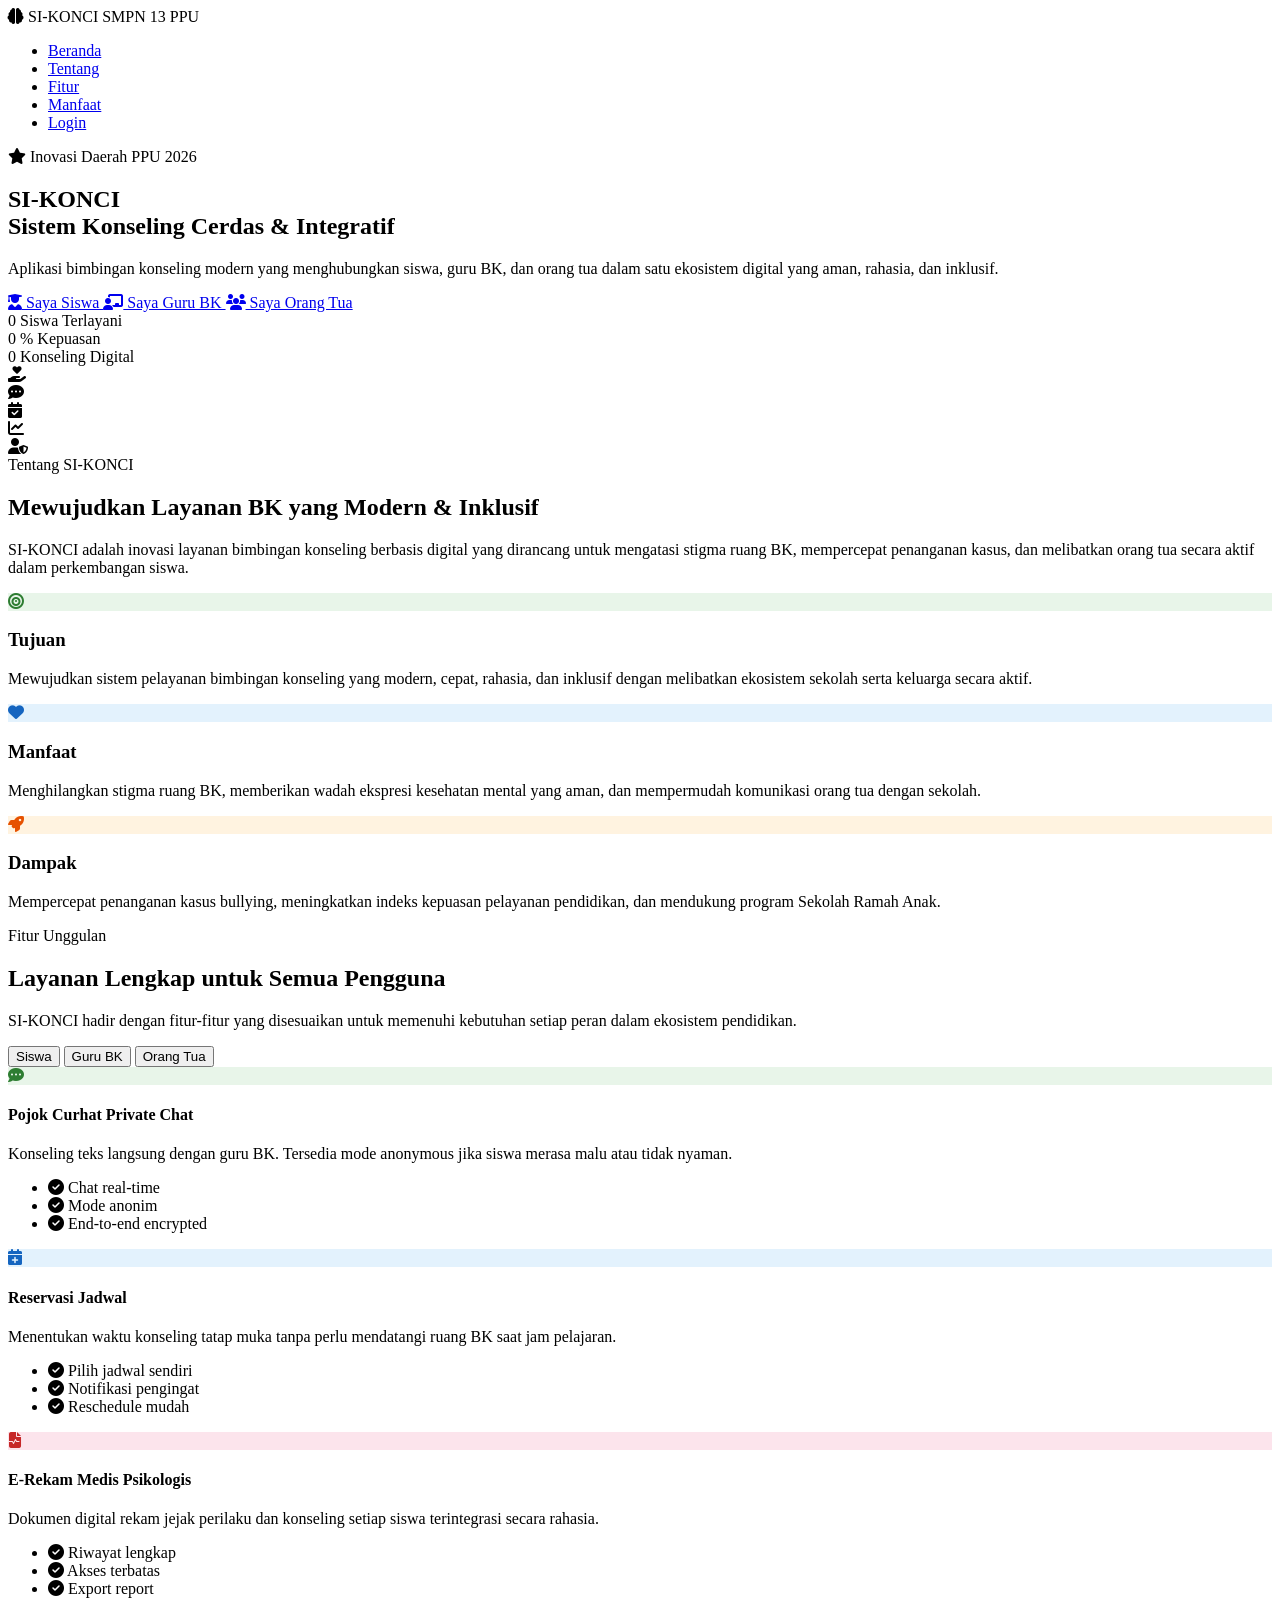
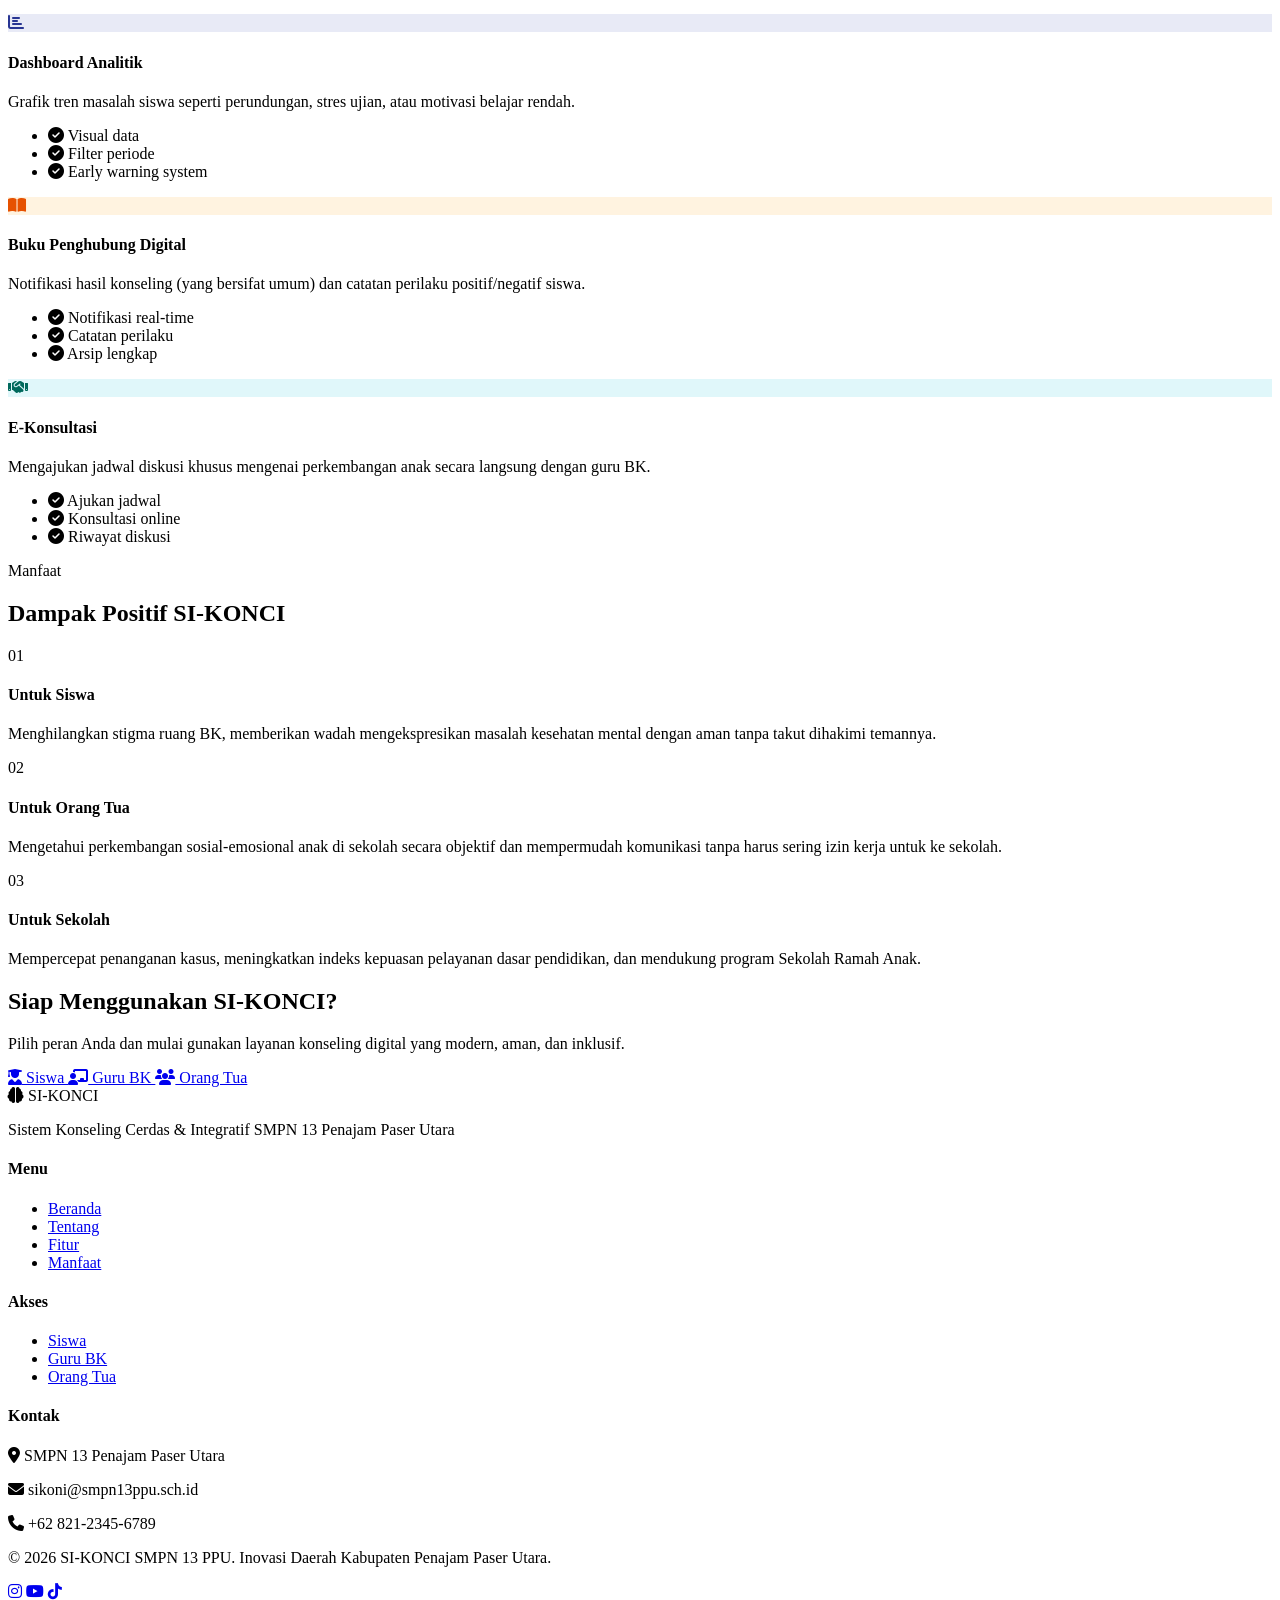
==== index.html @ 14f6c013 "Add files via upload" ====
<!DOCTYPE html>
<html lang="id">
<head>
    <meta charset="UTF-8" />
    <meta name="viewport" content="width=device-width, initial-scale=1.0" />
    <title>SI-KONCI - Sistem Konseling Cerdas & Integratif</title>
    <!-- Google Fonts -->
    <link href="https://fonts.googleapis.com/css2?family=Inter:wght@300;400;500;600;700;800&display=swap" rel="stylesheet" />
    <!-- Font Awesome -->
    <link rel="stylesheet" href="https://cdnjs.cloudflare.com/ajax/libs/font-awesome/6.5.0/css/all.min.css" />
    <link rel="stylesheet" href="css/style.css" />
</head>
<body>
    <!-- NAVIGATION -->
    <nav class="navbar">
        <div class="container nav-container">
            <div class="nav-brand">
                <i class="fas fa-brain nav-logo"></i>
                <span class="brand-text">SI-KONCI</span>
                <span class="brand-sub">SMPN 13 PPU</span>
            </div>
            <ul class="nav-menu">
                <li><a href="#home" class="nav-link active">Beranda</a></li>
                <li><a href="#about" class="nav-link">Tentang</a></li>
                <li><a href="#features" class="nav-link">Fitur</a></li>
                <li><a href="#benefits" class="nav-link">Manfaat</a></li>
                <li><a href="login.html" class="btn-nav btn-primary">Login</a></li>
            </ul>
            <div class="hamburger">
                <span></span>
                <span></span>
                <span></span>
            </div>
        </div>
    </nav>

    <!-- HERO SECTION -->
    <section id="home" class="hero">
        <div class="container hero-container">
            <div class="hero-content">
                <div class="hero-badge">
                    <i class="fas fa-star"></i>
                    Inovasi Daerah PPU 2026
                </div>
                <h1 class="hero-title">
                    <span class="highlight">SI-KONCI</span>
                    <br />Sistem Konseling Cerdas & Integratif
                </h1>
                <p class="hero-desc">
                    Aplikasi bimbingan konseling modern yang menghubungkan siswa,
                    guru BK, dan orang tua dalam satu ekosistem digital yang aman,
                    rahasia, dan inklusif.
                </p>
                <div class="hero-buttons">
                    <a href="siswa.html" class="btn btn-primary btn-lg">
                        <i class="fas fa-user-graduate"></i> Saya Siswa
                    </a>
                    <a href="guru.html" class="btn btn-secondary btn-lg">
                        <i class="fas fa-chalkboard-teacher"></i> Saya Guru BK
                    </a>
                    <a href="orangtua.html" class="btn btn-outline-light btn-lg">
                        <i class="fas fa-users"></i> Saya Orang Tua
                    </a>
                </div>
                <div class="hero-stats">
                    <div class="stat">
                        <span class="stat-number" data-count="500">0</span>
                        <span class="stat-label">Siswa Terlayani</span>
                    </div>
                    <div class="stat">
                        <span class="stat-number" data-count="98">0</span>
                        <span class="stat-label">% Kepuasan</span>
                    </div>
                    <div class="stat">
                        <span class="stat-number" data-count="1000">0</span>
                        <span class="stat-label">Konseling Digital</span>
                    </div>
                </div>
            </div>
            <div class="hero-image">
                <div class="hero-illustration">
                    <i class="fas fa-hand-holding-heart"></i>
                    <div class="floating-icon icon-1"><i class="fas fa-comment-dots"></i></div>
                    <div class="floating-icon icon-2"><i class="fas fa-calendar-check"></i></div>
                    <div class="floating-icon icon-3"><i class="fas fa-chart-line"></i></div>
                    <div class="floating-icon icon-4"><i class="fas fa-user-shield"></i></div>
                </div>
            </div>
        </div>
    </section>

    <!-- ABOUT SECTION -->
    <section id="about" class="about">
        <div class="container">
            <div class="section-header">
                <span class="section-tag">Tentang SI-KONCI</span>
                <h2 class="section-title">Mewujudkan Layanan BK yang <span class="highlight">Modern & Inklusif</span></h2>
                <p class="section-desc">
                    SI-KONCI adalah inovasi layanan bimbingan konseling berbasis digital
                    yang dirancang untuk mengatasi stigma ruang BK, mempercepat penanganan
                    kasus, dan melibatkan orang tua secara aktif dalam perkembangan siswa.
                </p>
            </div>
            <div class="about-grid">
                <div class="about-card">
                    <div class="about-icon" style="background: #e8f5e9; color: #2e7d32;">
                        <i class="fas fa-bullseye"></i>
                    </div>
                    <h3>Tujuan</h3>
                    <p>Mewujudkan sistem pelayanan bimbingan konseling yang modern, cepat, rahasia, dan inklusif dengan melibatkan ekosistem sekolah serta keluarga secara aktif.</p>
                </div>
                <div class="about-card">
                    <div class="about-icon" style="background: #e3f2fd; color: #1565c0;">
                        <i class="fas fa-heart"></i>
                    </div>
                    <h3>Manfaat</h3>
                    <p>Menghilangkan stigma ruang BK, memberikan wadah ekspresi kesehatan mental yang aman, dan mempermudah komunikasi orang tua dengan sekolah.</p>
                </div>
                <div class="about-card">
                    <div class="about-icon" style="background: #fff3e0; color: #e65100;">
                        <i class="fas fa-rocket"></i>
                    </div>
                    <h3>Dampak</h3>
                    <p>Mempercepat penanganan kasus bullying, meningkatkan indeks kepuasan pelayanan pendidikan, dan mendukung program Sekolah Ramah Anak.</p>
                </div>
            </div>
        </div>
    </section>

    <!-- FEATURES SECTION -->
    <section id="features" class="features">
        <div class="container">
            <div class="section-header">
                <span class="section-tag">Fitur Unggulan</span>
                <h2 class="section-title">Layanan Lengkap untuk <span class="highlight">Semua Pengguna</span></h2>
                <p class="section-desc">
                    SI-KONCI hadir dengan fitur-fitur yang disesuaikan untuk memenuhi
                    kebutuhan setiap peran dalam ekosistem pendidikan.
                </p>
            </div>
            <div class="features-tabs">
                <button class="tab-btn active" data-tab="siswa">Siswa</button>
                <button class="tab-btn" data-tab="guru">Guru BK</button>
                <button class="tab-btn" data-tab="ortu">Orang Tua</button>
            </div>
            <div class="features-content">
                <!-- Siswa Features -->
                <div class="feature-panel active" id="panel-siswa">
                    <div class="feature-grid">
                        <div class="feature-card">
                            <div class="feature-icon" style="background: #e8f5e9; color: #2e7d32;">
                                <i class="fas fa-comment-dots"></i>
                            </div>
                            <h4>Pojok Curhat <span class="badge-new">Private Chat</span></h4>
                            <p>Konseling teks langsung dengan guru BK. Tersedia mode anonymous jika siswa merasa malu atau tidak nyaman.</p>
                            <ul class="feature-list">
                                <li><i class="fas fa-check-circle"></i> Chat real-time</li>
                                <li><i class="fas fa-check-circle"></i> Mode anonim</li>
                                <li><i class="fas fa-check-circle"></i> End-to-end encrypted</li>
                            </ul>
                        </div>
                        <div class="feature-card">
                            <div class="feature-icon" style="background: #e3f2fd; color: #1565c0;">
                                <i class="fas fa-calendar-plus"></i>
                            </div>
                            <h4>Reservasi Jadwal</h4>
                            <p>Menentukan waktu konseling tatap muka tanpa perlu mendatangi ruang BK saat jam pelajaran.</p>
                            <ul class="feature-list">
                                <li><i class="fas fa-check-circle"></i> Pilih jadwal sendiri</li>
                                <li><i class="fas fa-check-circle"></i> Notifikasi pengingat</li>
                                <li><i class="fas fa-check-circle"></i> Reschedule mudah</li>
                            </ul>
                        </div>
                    </div>
                </div>
                <!-- Guru BK Features -->
                <div class="feature-panel" id="panel-guru">
                    <div class="feature-grid">
                        <div class="feature-card">
                            <div class="feature-icon" style="background: #fce4ec; color: #c62828;">
                                <i class="fas fa-file-medical-alt"></i>
                            </div>
                            <h4>E-Rekam Medis Psikologis</h4>
                            <p>Dokumen digital rekam jejak perilaku dan konseling setiap siswa terintegrasi secara rahasia.</p>
                            <ul class="feature-list">
                                <li><i class="fas fa-check-circle"></i> Riwayat lengkap</li>
                                <li><i class="fas fa-check-circle"></i> Akses terbatas</li>
                                <li><i class="fas fa-check-circle"></i> Export report</li>
                            </ul>
                        </div>
                        <div class="feature-card">
                            <div class="feature-icon" style="background: #e8eaf6; color: #283593;">
                                <i class="fas fa-chart-bar"></i>
                            </div>
                            <h4>Dashboard Analitik</h4>
                            <p>Grafik tren masalah siswa seperti perundungan, stres ujian, atau motivasi belajar rendah.</p>
                            <ul class="feature-list">
                                <li><i class="fas fa-check-circle"></i> Visual data</li>
                                <li><i class="fas fa-check-circle"></i> Filter periode</li>
                                <li><i class="fas fa-check-circle"></i> Early warning system</li>
                            </ul>
                        </div>
                    </div>
                </div>
                <!-- Orang Tua Features -->
                <div class="feature-panel" id="panel-ortu">
                    <div class="feature-grid">
                        <div class="feature-card">
                            <div class="feature-icon" style="background: #fff3e0; color: #e65100;">
                                <i class="fas fa-book-open"></i>
                            </div>
                            <h4>Buku Penghubung Digital</h4>
                            <p>Notifikasi hasil konseling (yang bersifat umum) dan catatan perilaku positif/negatif siswa.</p>
                            <ul class="feature-list">
                                <li><i class="fas fa-check-circle"></i> Notifikasi real-time</li>
                                <li><i class="fas fa-check-circle"></i> Catatan perilaku</li>
                                <li><i class="fas fa-check-circle"></i> Arsip lengkap</li>
                            </ul>
                        </div>
                        <div class="feature-card">
                            <div class="feature-icon" style="background: #e0f7fa; color: #00695c;">
                                <i class="fas fa-handshake"></i>
                            </div>
                            <h4>E-Konsultasi</h4>
                            <p>Mengajukan jadwal diskusi khusus mengenai perkembangan anak secara langsung dengan guru BK.</p>
                            <ul class="feature-list">
                                <li><i class="fas fa-check-circle"></i> Ajukan jadwal</li>
                                <li><i class="fas fa-check-circle"></i> Konsultasi online</li>
                                <li><i class="fas fa-check-circle"></i> Riwayat diskusi</li>
                            </ul>
                        </div>
                    </div>
                </div>
            </div>
        </div>
    </section>

    <!-- BENEFITS SECTION -->
    <section id="benefits" class="benefits">
        <div class="container">
            <div class="section-header">
                <span class="section-tag">Manfaat</span>
                <h2 class="section-title">Dampak Positif <span class="highlight">SI-KONCI</span></h2>
            </div>
            <div class="benefits-grid">
                <div class="benefit-item">
                    <div class="benefit-number">01</div>
                    <div class="benefit-content">
                        <h4>Untuk Siswa</h4>
                        <p>Menghilangkan stigma ruang BK, memberikan wadah mengekspresikan masalah kesehatan mental dengan aman tanpa takut dihakimi temannya.</p>
                    </div>
                </div>
                <div class="benefit-item">
                    <div class="benefit-number">02</div>
                    <div class="benefit-content">
                        <h4>Untuk Orang Tua</h4>
                        <p>Mengetahui perkembangan sosial-emosional anak di sekolah secara objektif dan mempermudah komunikasi tanpa harus sering izin kerja untuk ke sekolah.</p>
                    </div>
                </div>
                <div class="benefit-item">
                    <div class="benefit-number">03</div>
                    <div class="benefit-content">
                        <h4>Untuk Sekolah</h4>
                        <p>Mempercepat penanganan kasus, meningkatkan indeks kepuasan pelayanan dasar pendidikan, dan mendukung program Sekolah Ramah Anak.</p>
                    </div>
                </div>
            </div>
        </div>
    </section>

    <!-- CALL TO ACTION -->
    <section class="cta">
        <div class="container cta-container">
            <div class="cta-content">
                <h2>Siap Menggunakan <span class="highlight">SI-KONCI</span>?</h2>
                <p>Pilih peran Anda dan mulai gunakan layanan konseling digital yang modern, aman, dan inklusif.</p>
                <div class="cta-buttons">
                    <a href="siswa.html" class="btn btn-primary btn-lg">
                        <i class="fas fa-user-graduate"></i> Siswa
                    </a>
                    <a href="guru.html" class="btn btn-secondary btn-lg">
                        <i class="fas fa-chalkboard-teacher"></i> Guru BK
                    </a>
                    <a href="orangtua.html" class="btn btn-outline-light btn-lg">
                        <i class="fas fa-users"></i> Orang Tua
                    </a>
                </div>
            </div>
        </div>
    </section>
    

    <!-- FOOTER -->
    <footer class="footer">
        <div class="container">
            <div class="footer-grid">
                <div class="footer-brand">
                    <i class="fas fa-brain"></i>
                    <span>SI-KONCI</span>
                    <p>Sistem Konseling Cerdas & Integratif SMPN 13 Penajam Paser Utara</p>
                </div>
                <div class="footer-links">
                    <h4>Menu</h4>
                    <ul>
                        <li><a href="#home">Beranda</a></li>
                        <li><a href="#about">Tentang</a></li>
                        <li><a href="#features">Fitur</a></li>
                        <li><a href="#benefits">Manfaat</a></li>
                    </ul>
                </div>
                <div class="footer-links">
                    <h4>Akses</h4>
                    <ul>
                        <li><a href="siswa.html">Siswa</a></li>
                        <li><a href="guru.html">Guru BK</a></li>
                        <li><a href="orangtua.html">Orang Tua</a></li>
                    </ul>
                </div>
                <div class="footer-contact">
                    <h4>Kontak</h4>
                    <p><i class="fas fa-map-marker-alt"></i> SMPN 13 Penajam Paser Utara</p>
                    <p><i class="fas fa-envelope"></i> sikoni@smpn13ppu.sch.id</p>
                    <p><i class="fas fa-phone"></i> +62 821-2345-6789</p>
                </div>
            </div>
            <div class="footer-bottom">
                <p>&copy; 2026 SI-KONCI SMPN 13 PPU. Inovasi Daerah Kabupaten Penajam Paser Utara.</p>
                <div class="footer-social">
                    <a href="#"><i class="fab fa-instagram"></i></a>
                    <a href="#"><i class="fab fa-youtube"></i></a>
                    <a href="#"><i class="fab fa-tiktok"></i></a>
                </div>
            </div>
        </div>
    </footer>

    <script src="js/script.js"></script>
    
</body>
</html>
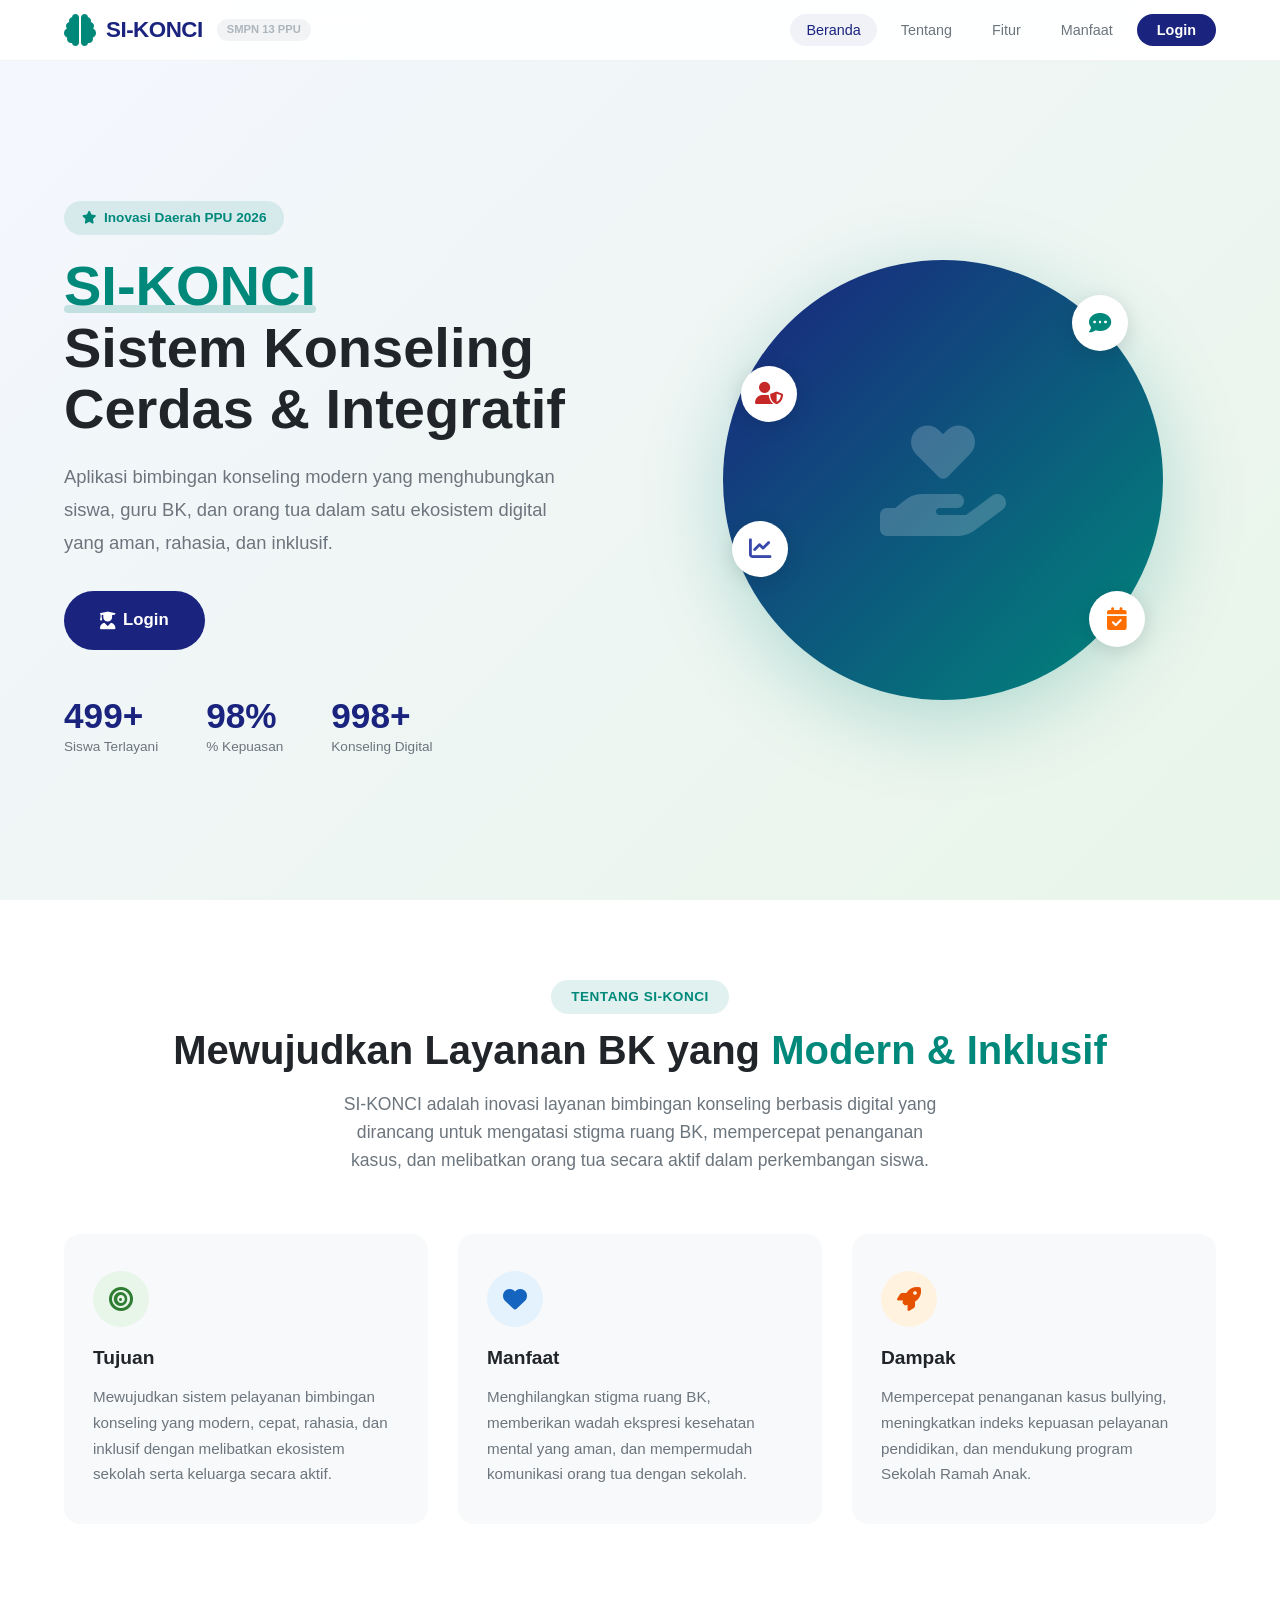
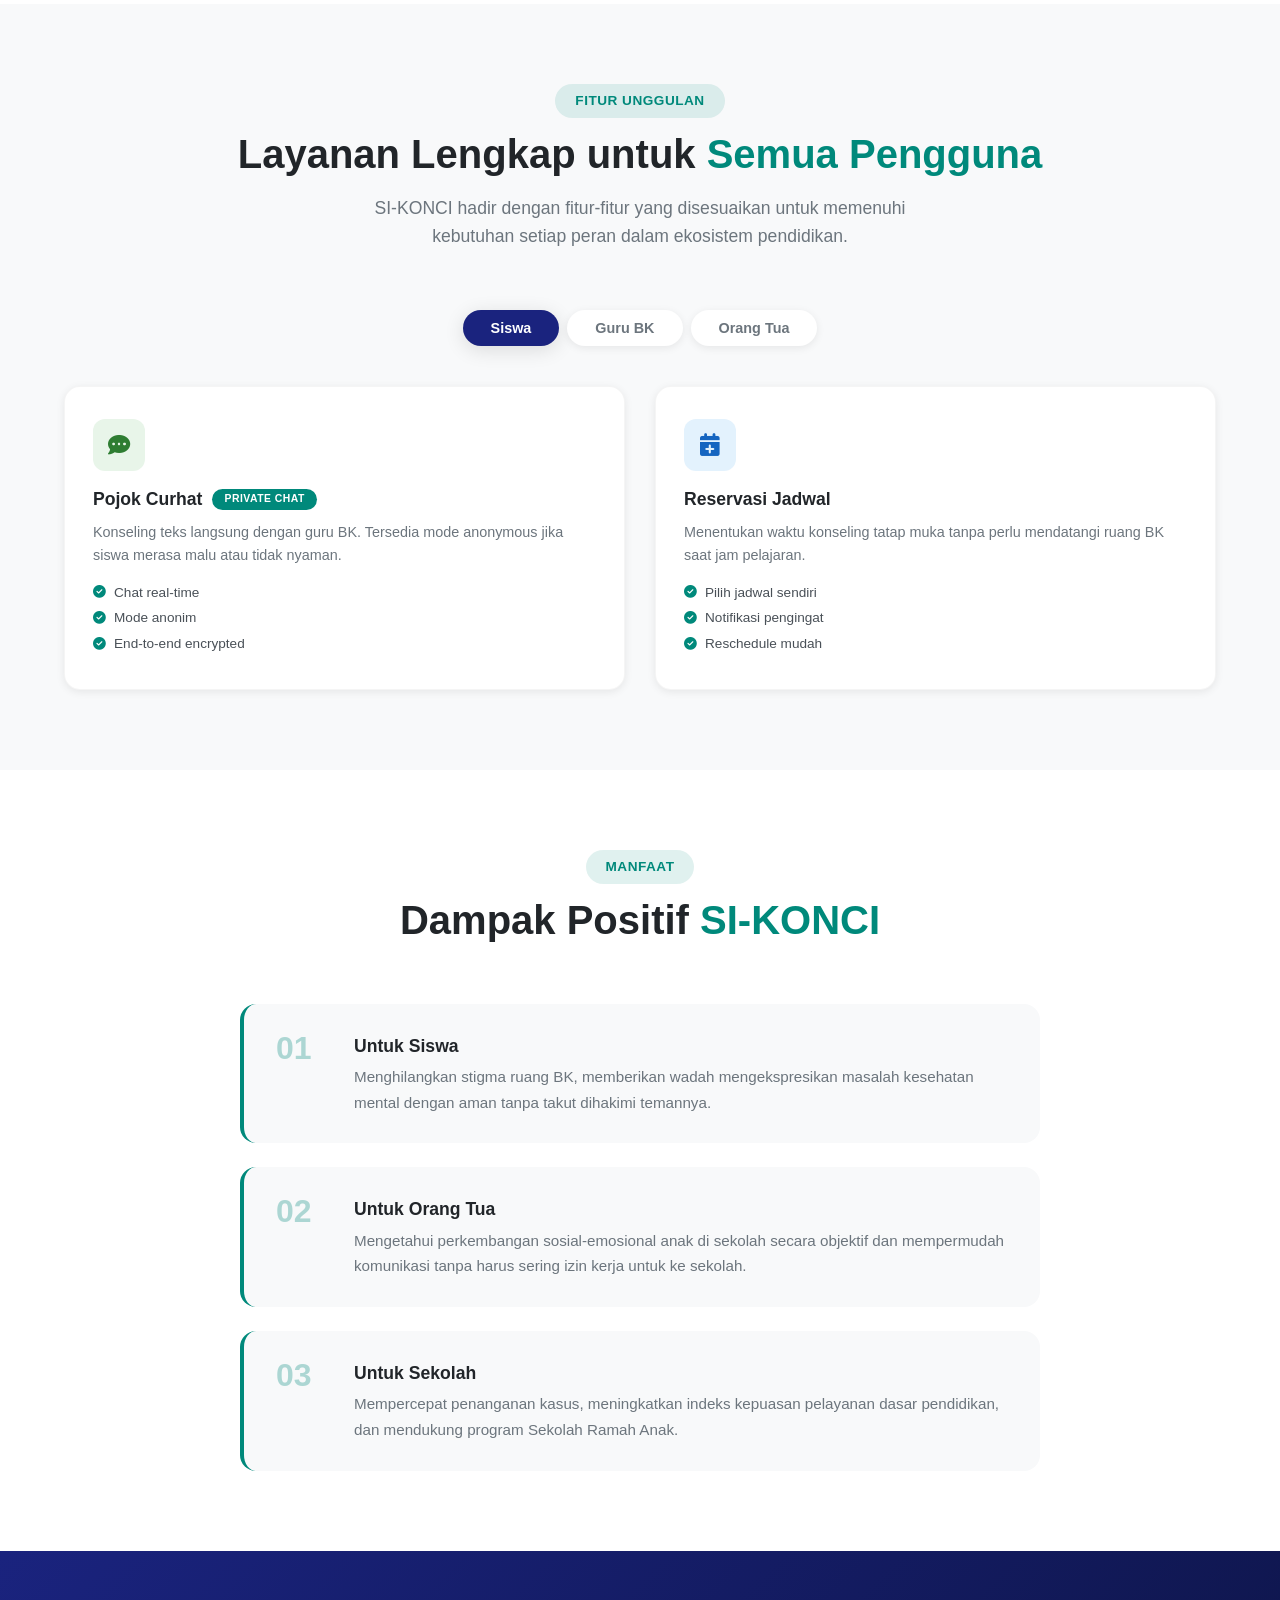
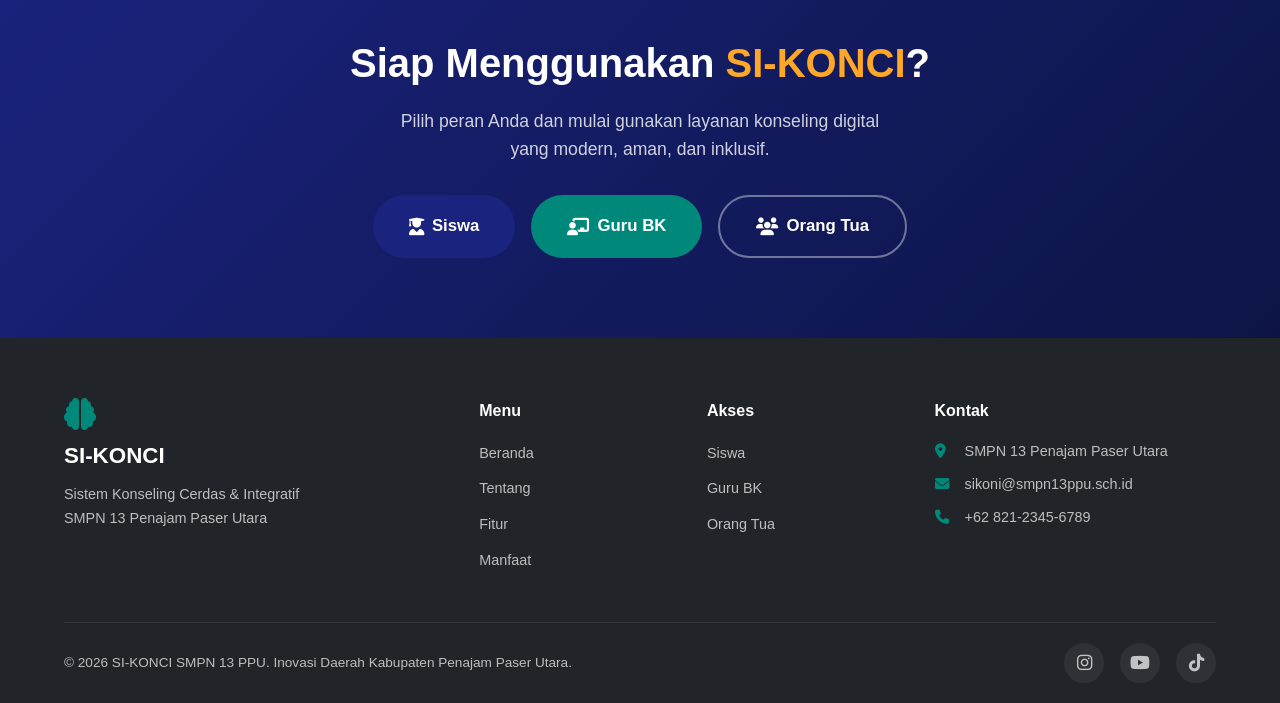
==== commit 6062ea31: "Add files via upload" ====
--- a/index.html
+++ b/index.html
@@ -52,14 +52,8 @@
                     rahasia, dan inklusif.
                 </p>
                 <div class="hero-buttons">
-                    <a href="siswa.html" class="btn btn-primary btn-lg">
-                        <i class="fas fa-user-graduate"></i> Saya Siswa
-                    </a>
-                    <a href="guru.html" class="btn btn-secondary btn-lg">
-                        <i class="fas fa-chalkboard-teacher"></i> Saya Guru BK
-                    </a>
-                    <a href="orangtua.html" class="btn btn-outline-light btn-lg">
-                        <i class="fas fa-users"></i> Saya Orang Tua
+                    <a href="login.html" class="btn btn-primary btn-lg">
+                        <i class="fas fa-user-graduate"></i> Login
                     </a>
                 </div>
                 <div class="hero-stats">
--- a/css/style.css
+++ b/css/style.css
@@ -0,0 +1,1016 @@
+/* ============================================
+   SI-KONCI - MAIN STYLESHEET
+   SMPN 13 Penajam Paser Utara
+   Inovasi Daerah PPU 2026
+   ============================================ */
+
+/* ---------- RESET & BASE ---------- */
+* {
+    margin: 0;
+    padding: 0;
+    box-sizing: border-box;
+}
+
+:root {
+    --primary: #1a237e;
+    --primary-light: #3949ab;
+    --primary-dark: #0d1445;
+    --secondary: #00897b;
+    --secondary-light: #26a69a;
+    --accent: #ff6f00;
+    --accent-light: #ffa726;
+    --success: #2e7d32;
+    --danger: #c62828;
+    --warning: #e65100;
+    --white: #ffffff;
+    --gray-50: #f8f9fa;
+    --gray-100: #f1f3f5;
+    --gray-200: #e9ecef;
+    --gray-300: #dee2e6;
+    --gray-400: #ced4da;
+    --gray-500: #adb5bd;
+    --gray-600: #6c757d;
+    --gray-700: #495057;
+    --gray-800: #343a40;
+    --gray-900: #212529;
+    --shadow-sm: 0 2px 8px rgba(0,0,0,0.08);
+    --shadow-md: 0 4px 20px rgba(0,0,0,0.12);
+    --shadow-lg: 0 8px 40px rgba(0,0,0,0.16);
+    --shadow-xl: 0 12px 60px rgba(0,0,0,0.20);
+    --radius: 16px;
+    --radius-sm: 8px;
+    --transition: all 0.3s cubic-bezier(0.4, 0, 0.2, 1);
+    --font-family: 'Inter', -apple-system, BlinkMacSystemFont, sans-serif;
+}
+
+html {
+    scroll-behavior: smooth;
+}
+
+body {
+    font-family: var(--font-family);
+    color: var(--gray-800);
+    background: var(--white);
+    line-height: 1.6;
+    overflow-x: hidden;
+}
+
+a {
+    text-decoration: none;
+    color: inherit;
+}
+
+ul {
+    list-style: none;
+}
+
+.container {
+    max-width: 1200px;
+    margin: 0 auto;
+    padding: 0 24px;
+}
+
+.highlight {
+    color: var(--secondary);
+}
+
+/* ---------- TYPOGRAPHY ---------- */
+.section-header {
+    text-align: center;
+    margin-bottom: 60px;
+}
+
+.section-tag {
+    display: inline-block;
+    background: rgba(0, 137, 123, 0.12);
+    color: var(--secondary);
+    font-weight: 600;
+    font-size: 0.85rem;
+    padding: 6px 20px;
+    border-radius: 50px;
+    letter-spacing: 0.5px;
+    text-transform: uppercase;
+    margin-bottom: 12px;
+}
+
+.section-title {
+    font-size: 2.5rem;
+    font-weight: 700;
+    line-height: 1.2;
+    color: var(--gray-900);
+    margin-bottom: 16px;
+}
+
+.section-desc {
+    font-size: 1.1rem;
+    color: var(--gray-600);
+    max-width: 600px;
+    margin: 0 auto;
+}
+
+/* ---------- BUTTONS ---------- */
+.btn {
+    display: inline-flex;
+    align-items: center;
+    gap: 8px;
+    padding: 12px 28px;
+    font-weight: 600;
+    font-size: 1rem;
+    border: none;
+    border-radius: 50px;
+    cursor: pointer;
+    transition: var(--transition);
+    text-decoration: none;
+    font-family: var(--font-family);
+}
+
+.btn i {
+    font-size: 1.1rem;
+}
+
+.btn-primary {
+    background: var(--primary);
+    color: var(--white);
+}
+
+.btn-primary:hover {
+    background: var(--primary-light);
+    transform: translateY(-2px);
+    box-shadow: var(--shadow-md);
+}
+
+.btn-secondary {
+    background: var(--secondary);
+    color: var(--white);
+}
+
+.btn-secondary:hover {
+    background: var(--secondary-light);
+    transform: translateY(-2px);
+    box-shadow: var(--shadow-md);
+}
+
+.btn-outline {
+    background: transparent;
+    color: var(--primary);
+    border: 2px solid var(--primary);
+}
+
+.btn-outline:hover {
+    background: var(--primary);
+    color: var(--white);
+    transform: translateY(-2px);
+}
+
+.btn-outline-light {
+    background: transparent;
+    color: var(--white);
+    border: 2px solid rgba(255,255,255,0.4);
+}
+
+.btn-outline-light:hover {
+    background: var(--white);
+    color: var(--primary);
+    transform: translateY(-2px);
+}
+
+.btn-lg {
+    padding: 16px 36px;
+    font-size: 1.05rem;
+}
+
+.btn-nav {
+    padding: 8px 20px;
+    border-radius: 50px;
+    font-weight: 600;
+    font-size: 0.9rem;
+    transition: var(--transition);
+}
+
+.btn-nav.btn-primary {
+    background: var(--primary);
+    color: var(--white);
+}
+
+.btn-nav.btn-primary:hover {
+    background: var(--primary-light);
+}
+
+.btn-nav.btn-secondary {
+    background: var(--secondary);
+    color: var(--white);
+}
+
+.btn-nav.btn-secondary:hover {
+    background: var(--secondary-light);
+}
+
+.btn-nav.btn-outline {
+    background: transparent;
+    color: var(--primary);
+    border: 2px solid var(--primary);
+}
+
+.btn-nav.btn-outline:hover {
+    background: var(--primary);
+    color: var(--white);
+}
+
+/* ---------- NAVBAR ---------- */
+.navbar {
+    position: fixed;
+    top: 0;
+    left: 0;
+    right: 0;
+    z-index: 1000;
+    background: rgba(255,255,255,0.92);
+    backdrop-filter: blur(12px);
+    -webkit-backdrop-filter: blur(12px);
+    border-bottom: 1px solid rgba(0,0,0,0.05);
+    transition: var(--transition);
+    padding: 12px 0;
+}
+
+.navbar.scrolled {
+    box-shadow: var(--shadow-sm);
+}
+
+.nav-container {
+    display: flex;
+    align-items: center;
+    justify-content: space-between;
+}
+
+.nav-brand {
+    display: flex;
+    align-items: center;
+    gap: 10px;
+}
+
+.nav-logo {
+    font-size: 2rem;
+    color: var(--secondary);
+}
+
+.brand-text {
+    font-size: 1.4rem;
+    font-weight: 800;
+    color: var(--primary);
+    letter-spacing: -0.5px;
+}
+
+.brand-sub {
+    font-size: 0.7rem;
+    font-weight: 600;
+    color: var(--gray-500);
+    background: var(--gray-100);
+    padding: 2px 10px;
+    border-radius: 50px;
+    margin-left: 4px;
+}
+
+.nav-menu {
+    display: flex;
+    align-items: center;
+    gap: 8px;
+}
+
+.nav-menu .nav-link {
+    padding: 8px 16px;
+    font-weight: 500;
+    color: var(--gray-600);
+    border-radius: 50px;
+    transition: var(--transition);
+    font-size: 0.9rem;
+}
+
+.nav-menu .nav-link:hover,
+.nav-menu .nav-link.active {
+    color: var(--primary);
+    background: rgba(26, 35, 126, 0.06);
+}
+
+.hamburger {
+    display: none;
+    flex-direction: column;
+    gap: 5px;
+    cursor: pointer;
+    padding: 4px;
+}
+
+.hamburger span {
+    display: block;
+    width: 28px;
+    height: 2.5px;
+    background: var(--gray-800);
+    border-radius: 2px;
+    transition: var(--transition);
+}
+
+.hamburger.active span:nth-child(1) {
+    transform: rotate(45deg) translate(5px, 6px);
+}
+
+.hamburger.active span:nth-child(2) {
+    opacity: 0;
+}
+
+.hamburger.active span:nth-child(3) {
+    transform: rotate(-45deg) translate(5px, -6px);
+}
+
+/* ---------- HERO SECTION ---------- */
+.hero {
+    padding: 140px 0 80px;
+    background: linear-gradient(135deg, #f5f7ff 0%, #e8f5e9 100%);
+    min-height: 100vh;
+    display: flex;
+    align-items: center;
+}
+
+.hero-container {
+    display: grid;
+    grid-template-columns: 1fr 1fr;
+    gap: 60px;
+    align-items: center;
+}
+
+.hero-badge {
+    display: inline-flex;
+    align-items: center;
+    gap: 8px;
+    background: rgba(0, 137, 123, 0.12);
+    color: var(--secondary);
+    padding: 6px 18px;
+    border-radius: 50px;
+    font-size: 0.85rem;
+    font-weight: 600;
+    margin-bottom: 20px;
+}
+
+.hero-badge i {
+    font-size: 0.8rem;
+}
+
+.hero-title {
+    font-size: 3.5rem;
+    font-weight: 800;
+    line-height: 1.1;
+    color: var(--gray-900);
+    margin-bottom: 20px;
+}
+
+.hero-title .highlight {
+    color: var(--secondary);
+    position: relative;
+}
+
+.hero-title .highlight::after {
+    content: '';
+    position: absolute;
+    bottom: 4px;
+    left: 0;
+    right: 0;
+    height: 8px;
+    background: rgba(0, 137, 123, 0.2);
+    border-radius: 4px;
+}
+
+.hero-desc {
+    font-size: 1.15rem;
+    color: var(--gray-600);
+    max-width: 500px;
+    margin-bottom: 32px;
+    line-height: 1.8;
+}
+
+.hero-buttons {
+    display: flex;
+    flex-wrap: wrap;
+    gap: 12px;
+    margin-bottom: 48px;
+}
+
+.hero-stats {
+    display: flex;
+    gap: 48px;
+}
+
+.stat {
+    text-align: left;
+}
+
+.stat-number {
+    display: block;
+    font-size: 2.2rem;
+    font-weight: 800;
+    color: var(--primary);
+    line-height: 1;
+}
+
+.stat-label {
+    font-size: 0.85rem;
+    color: var(--gray-600);
+    font-weight: 500;
+}
+
+/* Hero Illustration */
+.hero-image {
+    display: flex;
+    justify-content: center;
+    align-items: center;
+}
+
+.hero-illustration {
+    width: 100%;
+    max-width: 440px;
+    aspect-ratio: 1;
+    background: linear-gradient(135deg, var(--primary), var(--secondary));
+    border-radius: 50%;
+    display: flex;
+    justify-content: center;
+    align-items: center;
+    position: relative;
+    box-shadow: 0 20px 80px rgba(0, 137, 123, 0.25);
+}
+
+.hero-illustration > i {
+    font-size: 7rem;
+    color: rgba(255,255,255,0.2);
+}
+
+.floating-icon {
+    position: absolute;
+    width: 56px;
+    height: 56px;
+    background: var(--white);
+    border-radius: 50%;
+    display: flex;
+    align-items: center;
+    justify-content: center;
+    font-size: 1.4rem;
+    color: var(--primary);
+    box-shadow: var(--shadow-md);
+    animation: float 3s ease-in-out infinite;
+}
+
+.floating-icon.icon-1 { top: 8%; right: 8%; animation-delay: 0s; color: var(--secondary); }
+.floating-icon.icon-2 { bottom: 12%; right: 4%; animation-delay: 0.8s; color: var(--accent); }
+.floating-icon.icon-3 { bottom: 28%; left: 2%; animation-delay: 1.6s; color: var(--primary-light); }
+.floating-icon.icon-4 { top: 24%; left: 4%; animation-delay: 2.4s; color: var(--danger); }
+
+@keyframes float {
+    0%, 100% { transform: translateY(0px); }
+    50% { transform: translateY(-12px); }
+}
+
+/* ---------- ABOUT SECTION ---------- */
+.about {
+    padding: 80px 0;
+    background: var(--white);
+}
+
+.about-grid {
+    display: grid;
+    grid-template-columns: repeat(3, 1fr);
+    gap: 30px;
+}
+
+.about-card {
+    padding: 36px 28px;
+    background: var(--gray-50);
+    border-radius: var(--radius);
+    transition: var(--transition);
+    border: 1px solid transparent;
+}
+
+.about-card:hover {
+    border-color: var(--secondary);
+    transform: translateY(-4px);
+    box-shadow: var(--shadow-md);
+}
+
+.about-icon {
+    width: 56px;
+    height: 56px;
+    border-radius: 50%;
+    display: flex;
+    align-items: center;
+    justify-content: center;
+    font-size: 1.5rem;
+    margin-bottom: 16px;
+}
+
+.about-card h3 {
+    font-size: 1.2rem;
+    font-weight: 700;
+    color: var(--gray-900);
+    margin-bottom: 10px;
+}
+
+.about-card p {
+    color: var(--gray-600);
+    font-size: 0.95rem;
+    line-height: 1.7;
+}
+
+/* ---------- FEATURES SECTION ---------- */
+.features {
+    padding: 80px 0;
+    background: var(--gray-50);
+}
+
+.features-tabs {
+    display: flex;
+    justify-content: center;
+    gap: 8px;
+    margin-bottom: 40px;
+    flex-wrap: wrap;
+}
+
+.tab-btn {
+    padding: 10px 28px;
+    border: none;
+    border-radius: 50px;
+    font-weight: 600;
+    font-size: 0.9rem;
+    cursor: pointer;
+    transition: var(--transition);
+    background: var(--white);
+    color: var(--gray-600);
+    box-shadow: var(--shadow-sm);
+}
+
+.tab-btn:hover {
+    color: var(--primary);
+    transform: translateY(-2px);
+}
+
+.tab-btn.active {
+    background: var(--primary);
+    color: var(--white);
+    box-shadow: var(--shadow-md);
+}
+
+.feature-panel {
+    display: none;
+    animation: fadeUp 0.5s ease;
+}
+
+.feature-panel.active {
+    display: block;
+}
+
+@keyframes fadeUp {
+    from {
+        opacity: 0;
+        transform: translateY(20px);
+    }
+    to {
+        opacity: 1;
+        transform: translateY(0);
+    }
+}
+
+.feature-grid {
+    display: grid;
+    grid-template-columns: repeat(2, 1fr);
+    gap: 30px;
+}
+
+.feature-card {
+    background: var(--white);
+    padding: 32px 28px;
+    border-radius: var(--radius);
+    box-shadow: var(--shadow-sm);
+    transition: var(--transition);
+    border: 1px solid rgba(0,0,0,0.04);
+}
+
+.feature-card:hover {
+    transform: translateY(-4px);
+    box-shadow: var(--shadow-md);
+}
+
+.feature-icon {
+    width: 52px;
+    height: 52px;
+    border-radius: 12px;
+    display: flex;
+    align-items: center;
+    justify-content: center;
+    font-size: 1.4rem;
+    margin-bottom: 14px;
+}
+
+.feature-card h4 {
+    font-size: 1.1rem;
+    font-weight: 700;
+    color: var(--gray-900);
+    margin-bottom: 8px;
+    display: flex;
+    align-items: center;
+    gap: 10px;
+    flex-wrap: wrap;
+}
+
+.badge-new {
+    font-size: 0.65rem;
+    font-weight: 600;
+    background: var(--secondary);
+    color: var(--white);
+    padding: 2px 12px;
+    border-radius: 50px;
+    text-transform: uppercase;
+    letter-spacing: 0.5px;
+}
+
+.feature-card p {
+    color: var(--gray-600);
+    font-size: 0.9rem;
+    margin-bottom: 12px;
+    line-height: 1.6;
+}
+
+.feature-list {
+    margin-top: 8px;
+}
+
+.feature-list li {
+    display: flex;
+    align-items: center;
+    gap: 8px;
+    font-size: 0.85rem;
+    color: var(--gray-700);
+    padding: 2px 0;
+}
+
+.feature-list li i {
+    color: var(--secondary);
+    font-size: 0.8rem;
+}
+
+/* ---------- BENEFITS SECTION ---------- */
+.benefits {
+    padding: 80px 0;
+    background: var(--white);
+}
+
+.benefits-grid {
+    display: flex;
+    flex-direction: column;
+    gap: 24px;
+    max-width: 800px;
+    margin: 0 auto;
+}
+
+.benefit-item {
+    display: flex;
+    gap: 28px;
+    padding: 28px 32px;
+    background: var(--gray-50);
+    border-radius: var(--radius);
+    transition: var(--transition);
+    border-left: 4px solid var(--secondary);
+}
+
+.benefit-item:hover {
+    transform: translateX(8px);
+    box-shadow: var(--shadow-sm);
+}
+
+.benefit-number {
+    font-size: 2rem;
+    font-weight: 800;
+    color: var(--secondary);
+    opacity: 0.3;
+    line-height: 1;
+    min-width: 50px;
+}
+
+.benefit-content h4 {
+    font-size: 1.1rem;
+    font-weight: 700;
+    color: var(--gray-900);
+    margin-bottom: 4px;
+}
+
+.benefit-content p {
+    color: var(--gray-600);
+    font-size: 0.95rem;
+    line-height: 1.7;
+}
+
+/* ---------- CTA SECTION ---------- */
+.cta {
+    padding: 80px 0;
+    background: linear-gradient(135deg, var(--primary), var(--primary-dark));
+    color: var(--white);
+    text-align: center;
+}
+
+.cta-content h2 {
+    font-size: 2.5rem;
+    font-weight: 700;
+    margin-bottom: 12px;
+}
+
+.cta-content h2 .highlight {
+    color: var(--accent-light);
+}
+
+.cta-content p {
+    font-size: 1.1rem;
+    opacity: 0.8;
+    margin-bottom: 32px;
+    max-width: 500px;
+    margin-left: auto;
+    margin-right: auto;
+}
+
+.cta-buttons {
+    display: flex;
+    justify-content: center;
+    gap: 16px;
+    flex-wrap: wrap;
+}
+
+/* ---------- FOOTER ---------- */
+.footer {
+    background: var(--gray-900);
+    color: rgba(255,255,255,0.7);
+    padding: 60px 0 0;
+}
+
+.footer-grid {
+    display: grid;
+    grid-template-columns: 2fr 1fr 1fr 1.5fr;
+    gap: 40px;
+    padding-bottom: 40px;
+    border-bottom: 1px solid rgba(255,255,255,0.08);
+}
+
+.footer-brand i {
+    font-size: 2rem;
+    color: var(--secondary);
+}
+
+.footer-brand span {
+    font-size: 1.4rem;
+    font-weight: 700;
+    color: var(--white);
+    display: block;
+    margin: 4px 0 8px;
+}
+
+.footer-brand p {
+    font-size: 0.9rem;
+    line-height: 1.7;
+    max-width: 280px;
+}
+
+.footer-links h4,
+.footer-contact h4 {
+    color: var(--white);
+    font-weight: 600;
+    margin-bottom: 16px;
+    font-size: 1rem;
+}
+
+.footer-links ul li {
+    margin-bottom: 10px;
+}
+
+.footer-links ul li a {
+    font-size: 0.9rem;
+    transition: var(--transition);
+}
+
+.footer-links ul li a:hover {
+    color: var(--white);
+}
+
+.footer-contact p {
+    font-size: 0.9rem;
+    margin-bottom: 10px;
+    display: flex;
+    align-items: center;
+    gap: 10px;
+}
+
+.footer-contact p i {
+    width: 20px;
+    color: var(--secondary);
+}
+
+.footer-bottom {
+    padding: 20px 0;
+    display: flex;
+    justify-content: space-between;
+    align-items: center;
+    font-size: 0.85rem;
+    flex-wrap: wrap;
+    gap: 16px;
+}
+
+.footer-social {
+    display: flex;
+    gap: 16px;
+}
+
+.footer-social a {
+    width: 40px;
+    height: 40px;
+    border-radius: 50%;
+    background: rgba(255,255,255,0.06);
+    display: flex;
+    align-items: center;
+    justify-content: center;
+    transition: var(--transition);
+    font-size: 1.1rem;
+}
+
+.footer-social a:hover {
+    background: var(--secondary);
+    color: var(--white);
+}
+
+/* ---------- RESPONSIVE ---------- */
+@media (max-width: 1024px) {
+    .hero-container {
+        grid-template-columns: 1fr;
+        text-align: center;
+    }
+
+    .hero-desc {
+        margin-left: auto;
+        margin-right: auto;
+    }
+
+    .hero-buttons {
+        justify-content: center;
+    }
+
+    .hero-stats {
+        justify-content: center;
+    }
+
+    .hero-illustration {
+        max-width: 300px;
+    }
+
+    .hero-title {
+        font-size: 2.8rem;
+    }
+
+    .about-grid {
+        grid-template-columns: repeat(2, 1fr);
+    }
+
+    .feature-grid {
+        grid-template-columns: 1fr;
+    }
+
+    .footer-grid {
+        grid-template-columns: repeat(2, 1fr);
+        gap: 32px;
+    }
+}
+
+@media (max-width: 768px) {
+    .nav-menu {
+        position: fixed;
+        top: 0;
+        right: -100%;
+        width: 280px;
+        height: 100vh;
+        background: var(--white);
+        flex-direction: column;
+        padding: 80px 32px 32px;
+        box-shadow: var(--shadow-xl);
+        transition: var(--transition);
+        gap: 4px;
+        overflow-y: auto;
+    }
+
+    .nav-menu.active {
+        right: 0;
+    }
+
+    .nav-menu .nav-link {
+        width: 100%;
+        padding: 12px 16px;
+        border-radius: var(--radius-sm);
+    }
+
+    .nav-menu .btn-nav {
+        width: 100%;
+        justify-content: center;
+        padding: 12px;
+    }
+
+    .hamburger {
+        display: flex;
+    }
+
+    .hero {
+        padding: 120px 0 60px;
+    }
+
+    .hero-title {
+        font-size: 2.2rem;
+    }
+
+    .hero-stats {
+        gap: 24px;
+        flex-wrap: wrap;
+        justify-content: center;
+    }
+
+    .stat-number {
+        font-size: 1.8rem;
+    }
+
+    .hero-illustration {
+        max-width: 220px;
+    }
+
+    .floating-icon {
+        width: 40px;
+        height: 40px;
+        font-size: 1rem;
+    }
+
+    .section-title {
+        font-size: 1.8rem;
+    }
+
+    .about-grid {
+        grid-template-columns: 1fr;
+    }
+
+    .benefit-item {
+        flex-direction: column;
+        gap: 8px;
+        padding: 20px;
+    }
+
+    .benefit-number {
+        font-size: 1.4rem;
+    }
+
+    .cta-content h2 {
+        font-size: 1.8rem;
+    }
+
+    .footer-grid {
+        grid-template-columns: 1fr;
+        gap: 24px;
+    }
+
+    .footer-bottom {
+        flex-direction: column;
+        text-align: center;
+    }
+
+    .features-tabs {
+        gap: 4px;
+    }
+
+    .tab-btn {
+        padding: 8px 16px;
+        font-size: 0.8rem;
+    }
+}
+
+@media (max-width: 480px) {
+    .container {
+        padding: 0 16px;
+    }
+
+    .hero-title {
+        font-size: 1.8rem;
+    }
+
+    .hero-buttons .btn {
+        width: 100%;
+        justify-content: center;
+    }
+
+    .hero-illustration {
+        max-width: 180px;
+    }
+
+    .hero-illustration > i {
+        font-size: 4rem;
+    }
+
+    .cta-buttons .btn {
+        width: 100%;
+        justify-content: center;
+    }
+
+    .feature-card {
+        padding: 20px;
+    }
+}
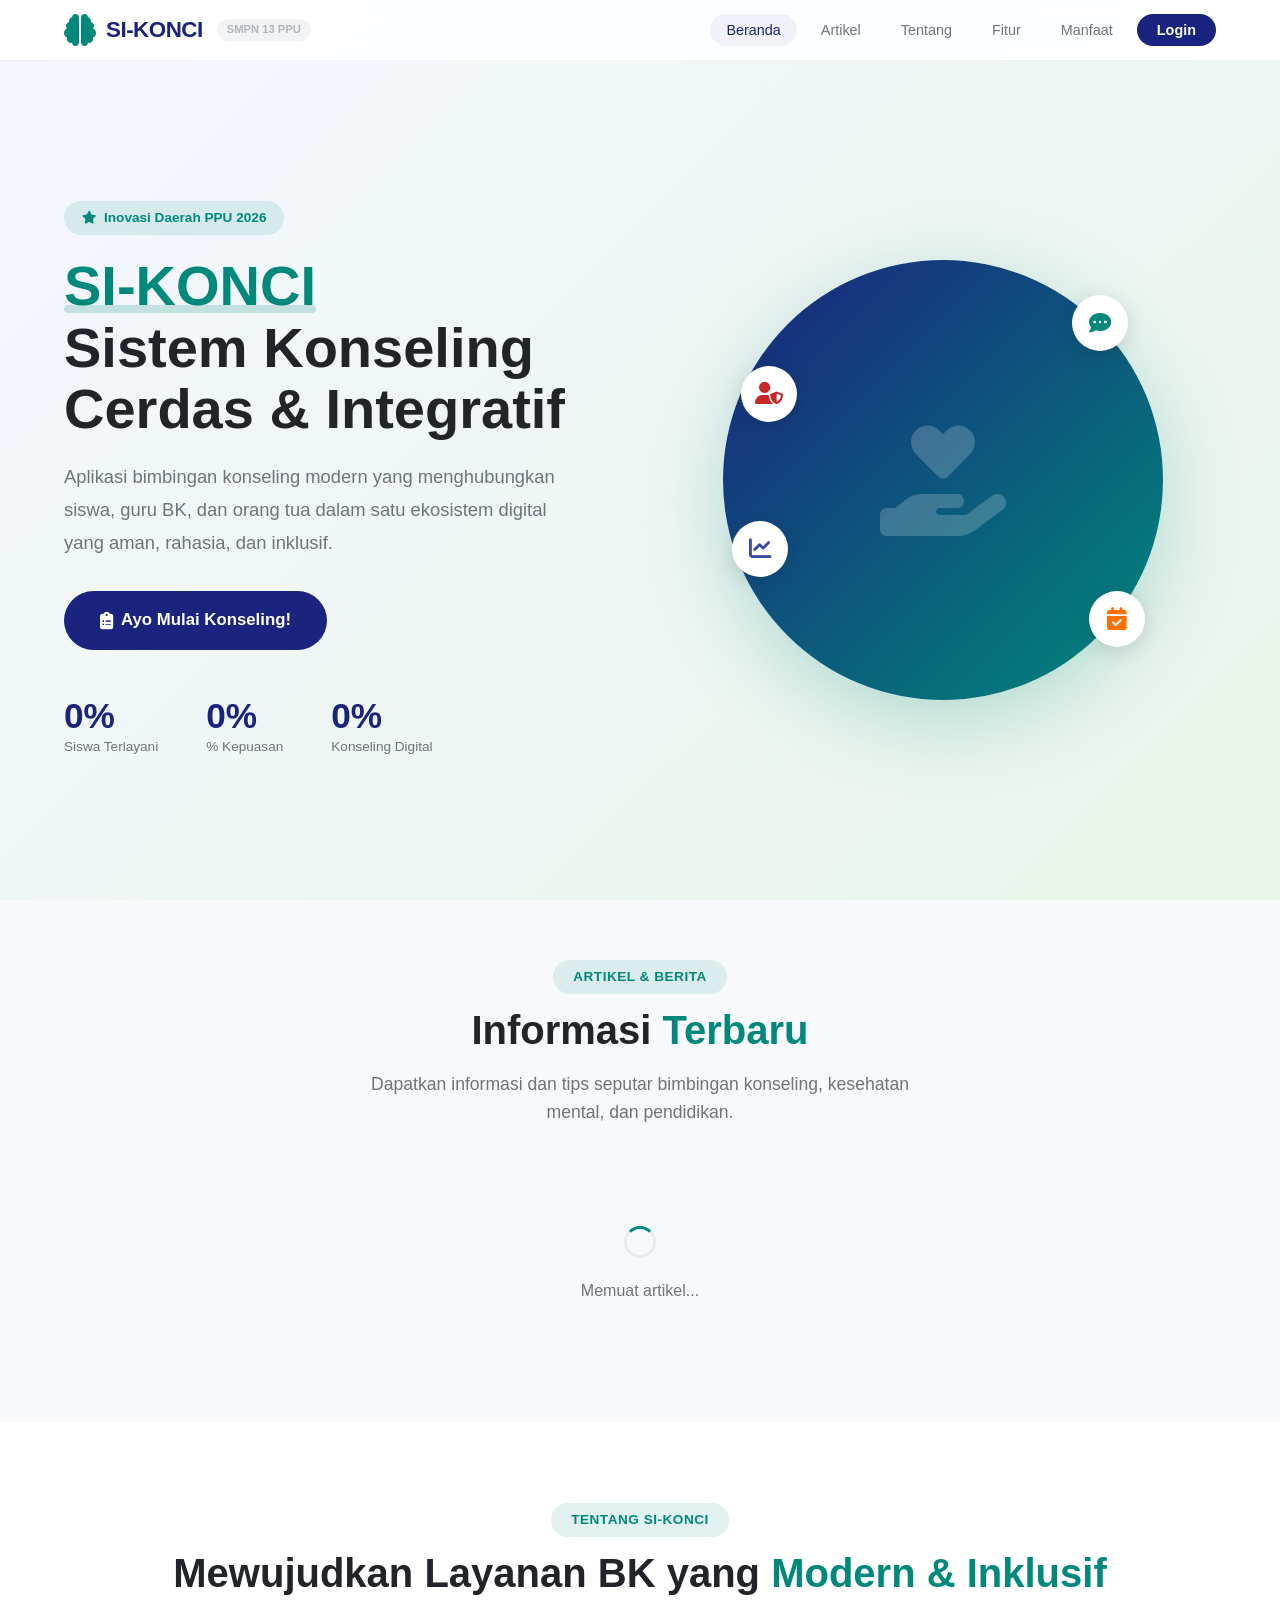
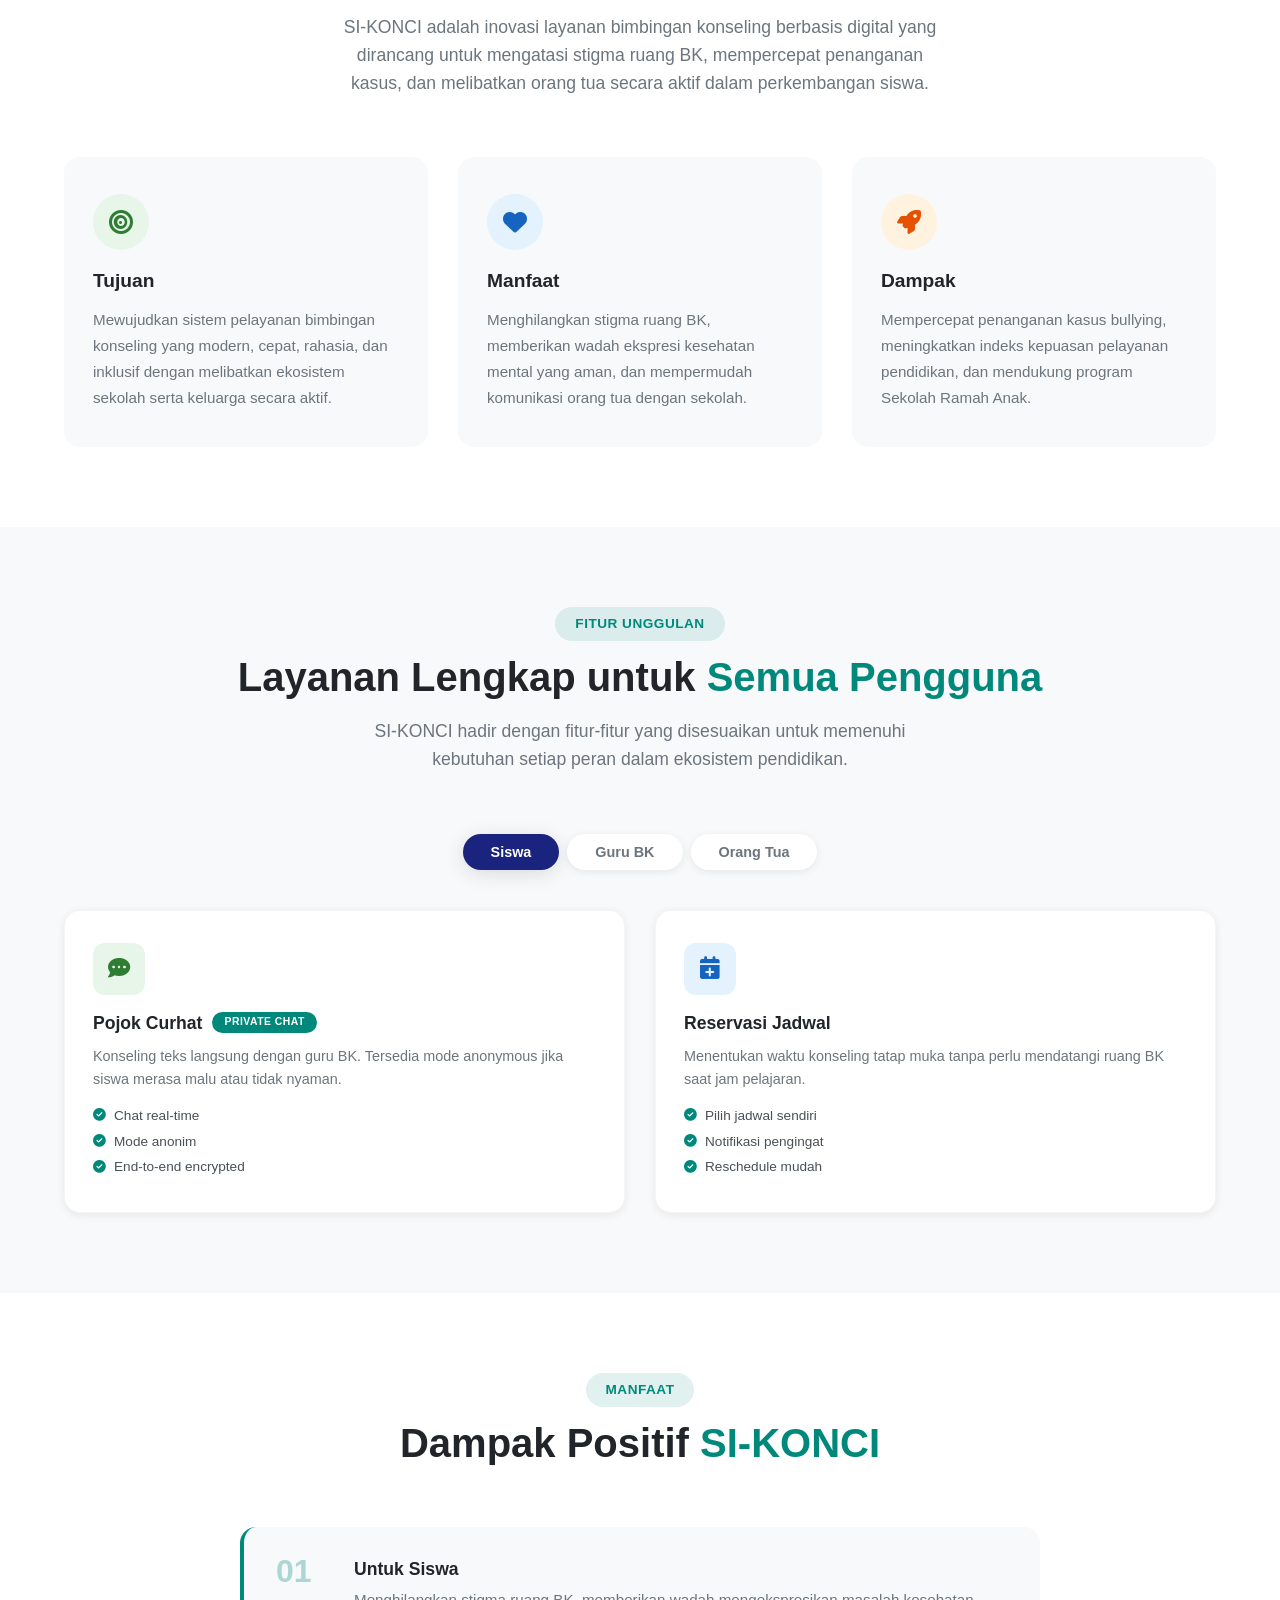
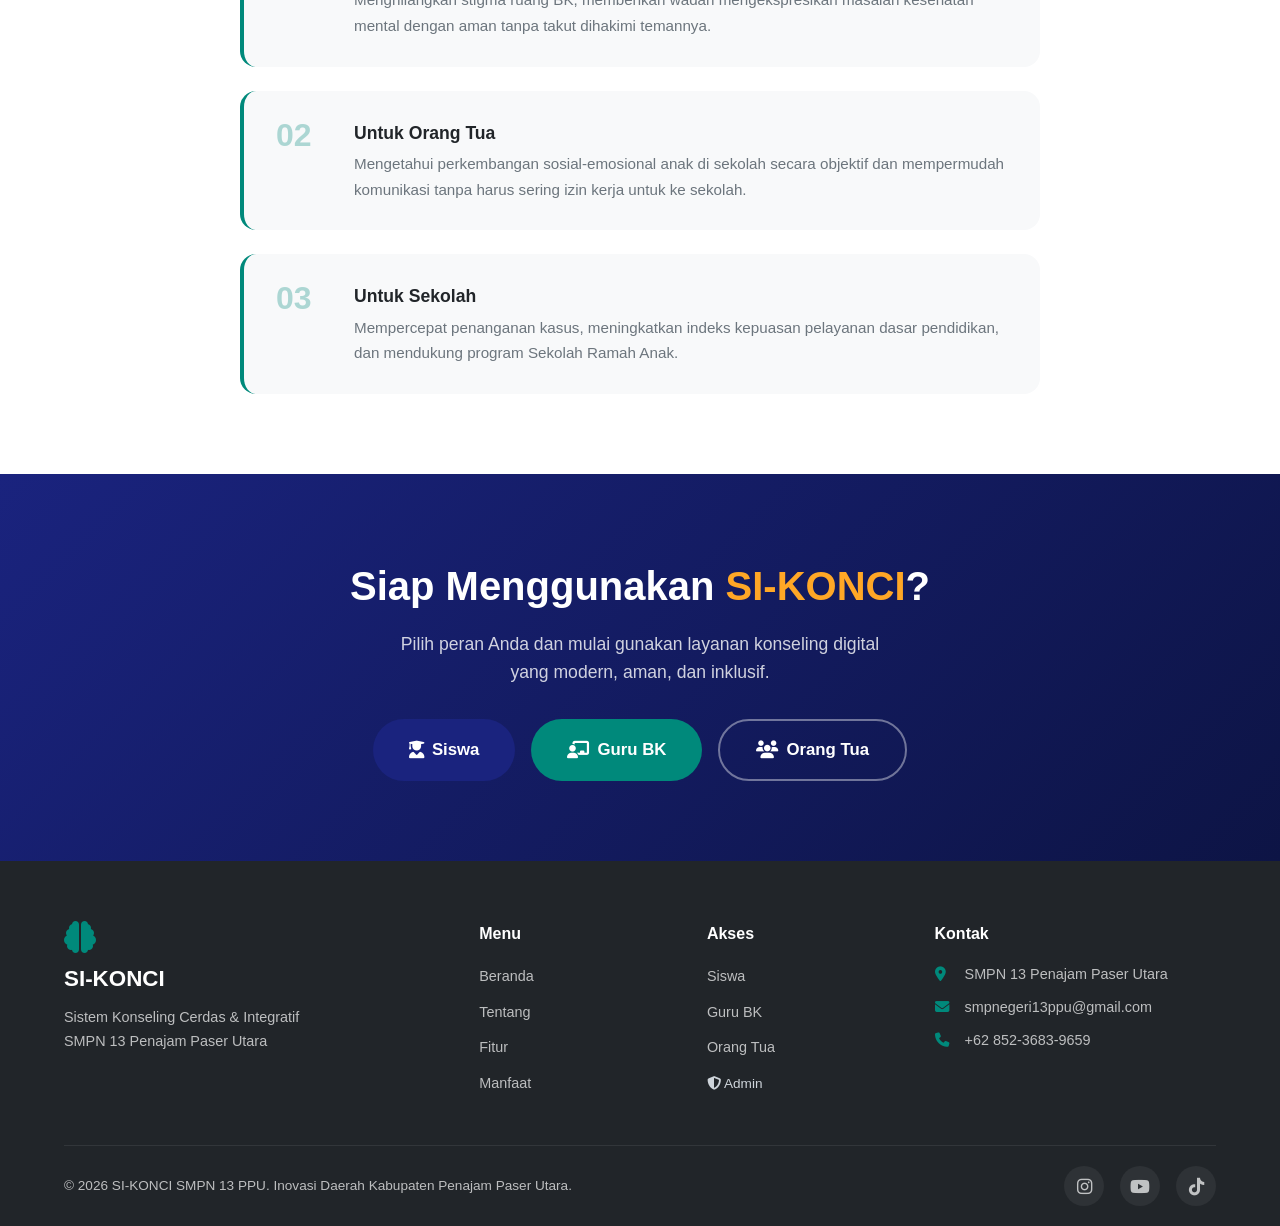
==== commit 3e3bc040: "Add files via upload" ====
--- a/index.html
+++ b/index.html
@@ -9,9 +9,378 @@
     <!-- Font Awesome -->
     <link rel="stylesheet" href="https://cdnjs.cloudflare.com/ajax/libs/font-awesome/6.5.0/css/all.min.css" />
     <link rel="stylesheet" href="css/style.css" />
+    
+    <style>
+        .loading-spinner {
+            display: inline-block;
+            width: 16px;
+            height: 16px;
+            border: 2px solid rgba(255,255,255,0.3);
+            border-radius: 50%;
+            border-top-color: #fff;
+            animation: spin 0.6s ease-in-out infinite;
+        }
+
+        @keyframes spin {
+            to { transform: rotate(360deg); }
+        }
+        @keyframes slideUp {
+            from { opacity: 0; transform: translateY(30px) scale(0.95); }
+            to { opacity: 1; transform: translateY(0) scale(1); }
+        }
+
+        /* ============================================ */
+        /* MODAL OVERLAY - UNTUK SEMUA MODAL */
+        /* ============================================ */
+        .modal-overlay {
+            display: none;
+            position: fixed;
+            top: 0;
+            left: 0;
+            right: 0;
+            bottom: 0;
+            background: rgba(0, 0, 0, 0.6);
+            backdrop-filter: blur(8px);
+            z-index: 99999;
+            align-items: center;
+            justify-content: center;
+            padding: 20px;
+        }
+
+        .modal-overlay.active {
+            display: flex;
+        }
+
+        .modal-overlay .modal-container {
+            background: white;
+            border-radius: 20px;
+            max-width: 900px;
+            width: 95%;
+            max-height: 95vh;
+            overflow: hidden;
+            box-shadow: 0 20px 60px rgba(0,0,0,0.3);
+            animation: slideUp 0.3s ease;
+        }
+
+        /* ============================================ */
+        /* ARTIKEL SECTION */
+        /* ============================================ */
+        .artikel-section {
+            padding: 60px 0 80px;
+            background: #f8f9fa;
+        }
+
+        .artikel-grid {
+            display: grid;
+            grid-template-columns: repeat(3, 1fr);
+            gap: 30px;
+            margin-top: 40px;
+        }
+
+        .artikel-card {
+            background: white;
+            border-radius: 16px;
+            overflow: hidden;
+            box-shadow: 0 2px 12px rgba(0,0,0,0.06);
+            transition: all 0.3s ease;
+            cursor: pointer;
+            border: 1px solid rgba(0,0,0,0.04);
+        }
+
+        .artikel-card:hover {
+            transform: translateY(-6px);
+            box-shadow: 0 12px 40px rgba(0,0,0,0.1);
+        }
+
+        .artikel-card .artikel-image {
+            width: 100%;
+            height: 200px;
+            object-fit: cover;
+            background: #e9ecef;
+        }
+
+        .artikel-card .artikel-body {
+            padding: 20px 24px 24px;
+        }
+
+        .artikel-card .artikel-body .artikel-category {
+            display: inline-block;
+            padding: 2px 12px;
+            border-radius: 50px;
+            font-size: 0.7rem;
+            font-weight: 600;
+            background: #e3f2fd;
+            color: #1565c0;
+            margin-bottom: 8px;
+        }
+
+        .artikel-card .artikel-body .artikel-title {
+            font-size: 1.05rem;
+            font-weight: 700;
+            color: #212529;
+            margin-bottom: 8px;
+            display: -webkit-box;
+            -webkit-line-clamp: 2;
+            -webkit-box-orient: vertical;
+            overflow: hidden;
+            line-height: 1.4;
+        }
+
+        .artikel-card .artikel-body .artikel-excerpt {
+            font-size: 0.9rem;
+            color: #6c757d;
+            display: -webkit-box;
+            -webkit-line-clamp: 3;
+            -webkit-box-orient: vertical;
+            overflow: hidden;
+            line-height: 1.6;
+            margin-bottom: 12px;
+        }
+
+        .artikel-card .artikel-body .artikel-meta {
+            display: flex;
+            justify-content: space-between;
+            font-size: 0.75rem;
+            color: #adb5bd;
+            border-top: 1px solid #e9ecef;
+            padding-top: 12px;
+        }
+
+        .artikel-card .artikel-body .artikel-meta span {
+            display: flex;
+            align-items: center;
+            gap: 4px;
+        }
+
+        .artikel-loading {
+            grid-column: 1 / -1;
+            text-align: center;
+            padding: 40px 20px;
+            color: #6c757d;
+        }
+
+        .artikel-loading .loading-spinner {
+            display: inline-block;
+            width: 32px;
+            height: 32px;
+            border: 3px solid #e9ecef;
+            border-radius: 50%;
+            border-top-color: #00897b;
+            animation: spin 0.8s ease-in-out infinite;
+            margin-bottom: 12px;
+        }
+
+        /* Modal Artikel - Full Screen */
+        #artikelModal .modal-container {
+            max-width: 900px;
+            padding: 0;
+            overflow: hidden;
+        }
+
+        #artikelModal .modal-header {
+            padding: 20px 28px;
+            border-bottom: 1px solid #e9ecef;
+            display: flex;
+            justify-content: space-between;
+            align-items: center;
+            background: white;
+            position: sticky;
+            top: 0;
+            z-index: 10;
+        }
+
+        #artikelModal .modal-header h3 {
+            font-size: 1.4rem;
+            font-weight: 700;
+            color: #212529;
+            margin: 0;
+            flex: 1;
+            padding-right: 16px;
+        }
+
+        #artikelModal .modal-header .modal-close {
+            width: 40px;
+            height: 40px;
+            border-radius: 50%;
+            border: none;
+            background: #f1f3f5;
+            font-size: 1.2rem;
+            color: #495057;
+            cursor: pointer;
+            transition: all 0.3s ease;
+            display: flex;
+            align-items: center;
+            justify-content: center;
+            flex-shrink: 0;
+        }
+
+        #artikelModal .modal-header .modal-close:hover {
+            background: #fee2e2;
+            color: #c62828;
+            transform: rotate(90deg);
+        }
+
+        #artikelModal .modal-body {
+            padding: 0 28px 28px;
+            max-height: calc(95vh - 80px);
+            overflow-y: auto;
+        }
+
+        #artikelModal .artikel-detail-image {
+            margin: 20px 0 16px;
+            border-radius: 12px;
+            overflow: hidden;
+        }
+
+        #artikelModal .artikel-detail-image img {
+            width: 100%;
+            max-height: 400px;
+            object-fit: cover;
+        }
+
+        #artikelModal .artikel-detail-meta {
+            display: flex;
+            gap: 20px;
+            font-size: 0.85rem;
+            color: #6c757d;
+            padding: 12px 0;
+            border-bottom: 1px solid #e9ecef;
+            margin-bottom: 20px;
+            flex-wrap: wrap;
+        }
+
+        #artikelModal .artikel-detail-meta span {
+            display: flex;
+            align-items: center;
+            gap: 6px;
+        }
+
+        #artikelModal .artikel-detail-meta .category-badge {
+            background: #e3f2fd;
+            color: #1565c0;
+            padding: 2px 12px;
+            border-radius: 50px;
+            font-weight: 600;
+        }
+
+        #artikelModal .artikel-detail-content {
+            line-height: 1.9;
+            font-size: 1.05rem;
+            color: #343a40;
+        }
+
+        #artikelModal .artikel-detail-content p {
+            margin-bottom: 16px;
+        }
+
+        #artikelModal .artikel-detail-content h1,
+        #artikelModal .artikel-detail-content h2,
+        #artikelModal .artikel-detail-content h3 {
+            margin: 24px 0 12px;
+            font-weight: 700;
+            color: #212529;
+        }
+
+        #artikelModal .artikel-detail-content ul,
+        #artikelModal .artikel-detail-content ol {
+            padding-left: 24px;
+            margin-bottom: 16px;
+        }
+
+        #artikelModal .artikel-detail-content ul li,
+        #artikelModal .artikel-detail-content ol li {
+            margin-bottom: 8px;
+        }
+
+        #artikelModal .modal-footer {
+            padding: 16px 28px;
+            border-top: 1px solid #e9ecef;
+            background: white;
+            display: flex;
+            justify-content: flex-end;
+        }
+
+        /* Responsive */
+        @media (max-width: 1024px) {
+            .artikel-grid {
+                grid-template-columns: repeat(2, 1fr);
+            }
+        }
+
+        @media (max-width: 768px) {
+            .artikel-grid {
+                grid-template-columns: 1fr;
+            }
+            .artikel-card .artikel-image {
+                height: 160px;
+            }
+            #artikelModal .modal-container {
+                width: 100%;
+                max-height: 100vh;
+                border-radius: 0;
+            }
+            #artikelModal .modal-header {
+                padding: 16px 20px;
+            }
+            #artikelModal .modal-header h3 {
+                font-size: 1.1rem;
+            }
+            #artikelModal .modal-body {
+                padding: 0 20px 20px;
+            }
+            #artikelModal .artikel-detail-image img {
+                max-height: 200px;
+            }
+            #artikelModal .artikel-detail-content {
+                font-size: 0.95rem;
+            }
+        }
+    </style>
 </head>
 <body>
+    <!-- ============================================ -->
+    <!-- MODAL LOGIN ADMIN -->
+    <!-- ============================================ -->
+    <div id="adminLoginModal" style="display:none; position:fixed; top:0; left:0; right:0; bottom:0; background:rgba(0,0,0,0.6); backdrop-filter:blur(4px); z-index:99999; align-items:center; justify-content:center; padding:20px;">
+        <div style="background:white; border-radius:20px; padding:40px; max-width:400px; width:100%; box-shadow:0 20px 60px rgba(0,0,0,0.3); animation:slideUp 0.3s ease;">
+            <div style="text-align:center; margin-bottom:24px;">
+                <i class="fas fa-shield-alt" style="font-size:2.5rem; color:var(--secondary);"></i>
+                <h2 style="margin-top:8px; font-size:1.5rem; font-weight:700; color:var(--primary);">Login Admin</h2>
+                <p style="color:var(--gray-500); font-size:0.9rem;">Akses khusus administrator</p>
+            </div>
+            <form id="adminLoginForm">
+                <div class="form-group">
+                    <label style="display:block; font-weight:600; font-size:0.9rem; color:var(--gray-700); margin-bottom:4px;">
+                        <i class="fas fa-user"></i> Username
+                    </label>
+                    <input type="text" id="adminUsername" placeholder="Masukkan username" required 
+                           style="width:100%; padding:12px 16px; border:2px solid var(--gray-200); border-radius:10px; font-family:var(--font-family); font-size:0.95rem; transition:var(--transition);" 
+                           onfocus="this.style.borderColor='var(--secondary)'" onblur="this.style.borderColor='var(--gray-200)'" />
+                </div>
+                <div class="form-group">
+                    <label style="display:block; font-weight:600; font-size:0.9rem; color:var(--gray-700); margin-bottom:4px;">
+                        <i class="fas fa-lock"></i> Password
+                    </label>
+                    <input type="password" id="adminPassword" placeholder="Masukkan password" required 
+                           style="width:100%; padding:12px 16px; border:2px solid var(--gray-200); border-radius:10px; font-family:var(--font-family); font-size:0.95rem; transition:var(--transition);" 
+                           onfocus="this.style.borderColor='var(--secondary)'" onblur="this.style.borderColor='var(--gray-200)'" />
+                </div>
+                <button type="submit" class="btn btn-primary" style="width:100%; justify-content:center; padding:14px; font-size:1rem; border-radius:10px;">
+                    <i class="fas fa-sign-in-alt"></i> Masuk sebagai Admin
+                </button>
+                <button type="button" id="closeAdminLogin" class="btn btn-outline" style="width:100%; justify-content:center; padding:12px; margin-top:8px; border-radius:10px;">
+                    Batal
+                </button>
+            </form>
+            <p style="text-align:center; margin-top:12px; font-size:0.75rem; color:var(--gray-400);">
+                <i class="fas fa-info-circle"></i> Hubungi administrator untuk akses
+            </p>
+        </div>
+    </div>
+
+    <!-- ============================================ -->
     <!-- NAVIGATION -->
+    <!-- ============================================ -->
     <nav class="navbar">
         <div class="container nav-container">
             <div class="nav-brand">
@@ -21,6 +390,7 @@
             </div>
             <ul class="nav-menu">
                 <li><a href="#home" class="nav-link active">Beranda</a></li>
+                 <li><a href="#artikel" class="nav-link">Artikel</a></li>
                 <li><a href="#about" class="nav-link">Tentang</a></li>
                 <li><a href="#features" class="nav-link">Fitur</a></li>
                 <li><a href="#benefits" class="nav-link">Manfaat</a></li>
@@ -34,7 +404,9 @@
         </div>
     </nav>
 
+    <!-- ============================================ -->
     <!-- HERO SECTION -->
+    <!-- ============================================ -->
     <section id="home" class="hero">
         <div class="container hero-container">
             <div class="hero-content">
@@ -53,20 +425,20 @@
                 </p>
                 <div class="hero-buttons">
                     <a href="login.html" class="btn btn-primary btn-lg">
-                        <i class="fas fa-user-graduate"></i> Login
+                        <i class="fas fa-clipboard-list"></i> Ayo Mulai Konseling!
                     </a>
                 </div>
                 <div class="hero-stats">
                     <div class="stat">
-                        <span class="stat-number" data-count="500">0</span>
+                        <span class="stat-number" data-count="0">0</span>
                         <span class="stat-label">Siswa Terlayani</span>
                     </div>
                     <div class="stat">
-                        <span class="stat-number" data-count="98">0</span>
+                        <span class="stat-number" data-count="0">0</span>
                         <span class="stat-label">% Kepuasan</span>
                     </div>
                     <div class="stat">
-                        <span class="stat-number" data-count="1000">0</span>
+                        <span class="stat-number" data-count="0">0</span>
                         <span class="stat-label">Konseling Digital</span>
                     </div>
                 </div>
@@ -83,7 +455,76 @@
         </div>
     </section>
 
+<!-- ============================================ -->
+<!-- ARTIKEL SECTION - DENGAN SLIDER -->
+<!-- ============================================ -->
+<section id="artikel" class="artikel-section">
+    <div class="container">
+        <div class="section-header">
+            <span class="section-tag">Artikel & Berita</span>
+            <h2 class="section-title">Informasi <span class="highlight">Terbaru</span></h2>
+            <p class="section-desc">
+                Dapatkan informasi dan tips seputar bimbingan konseling, kesehatan mental, dan pendidikan.
+            </p>
+        </div>
+        
+        <div class="artikel-slider-wrapper">
+            <div class="artikel-slider-container" id="artikelSlider">
+                <div class="artikel-loading" style="grid-column:1/-1; text-align:center; padding:40px; color:#6c757d; width:100%;">
+                    <div class="loading-spinner" style="display:inline-block; width:32px; height:32px; border:3px solid #e9ecef; border-radius:50%; border-top-color:#00897b; animation:spin 0.8s ease-in-out infinite; margin-bottom:12px;"></div>
+                    <p>Memuat artikel...</p>
+                </div>
+            </div>
+        </div>
+
+        <!-- Slider Navigation -->
+        <div class="slider-nav" id="sliderNav" style="display:none;">
+            <button class="slider-btn" id="sliderPrev" onclick="slideArtikel('prev')" disabled>
+                <i class="fas fa-chevron-left"></i>
+            </button>
+            <div class="slider-dots" id="sliderDots"></div>
+            <button class="slider-btn" id="sliderNext" onclick="slideArtikel('next')">
+                <i class="fas fa-chevron-right"></i>
+            </button>
+        </div>
+    </div>
+</section>
+
+    <!-- ============================================ -->
+    <!-- MODAL BACA ARTIKEL - FULL SCREEN -->
+    <!-- ============================================ -->
+    <div class="modal-overlay" id="artikelModal">
+        <div class="modal-container">
+            <div class="modal-header">
+                <h3 id="artikelModalTitle">Judul Artikel</h3>
+                <button class="modal-close" onclick="closeArtikelModal()">
+                    <i class="fas fa-times"></i>
+                </button>
+            </div>
+            <div class="modal-body" id="artikelModalBody">
+                <div class="artikel-detail-image" id="artikelModalImage">
+                    <img src="" alt="Gambar artikel" />
+                </div>
+                <div class="artikel-detail-meta">
+                    <span><i class="fas fa-tag"></i> <span id="artikelModalCategory" class="category-badge">Kategori</span></span>
+                    <span><i class="fas fa-calendar"></i> <span id="artikelModalDate">Tanggal</span></span>
+                    <span><i class="fas fa-user"></i> <span id="artikelModalAuthor">Penulis</span></span>
+                </div>
+                <div class="artikel-detail-content" id="artikelModalContent">
+                    <!-- Konten akan diisi oleh JavaScript -->
+                </div>
+            </div>
+            <div class="modal-footer">
+                <button type="button" class="btn btn-cancel" onclick="closeArtikelModal()">
+                    <i class="fas fa-times"></i> Tutup
+                </button>
+            </div>
+        </div>
+    </div>
+
+    <!-- ============================================ -->
     <!-- ABOUT SECTION -->
+    <!-- ============================================ -->
     <section id="about" class="about">
         <div class="container">
             <div class="section-header">
@@ -121,7 +562,9 @@
         </div>
     </section>
 
+    <!-- ============================================ -->
     <!-- FEATURES SECTION -->
+    <!-- ============================================ -->
     <section id="features" class="features">
         <div class="container">
             <div class="section-header">
@@ -229,7 +672,9 @@
         </div>
     </section>
 
+    <!-- ============================================ -->
     <!-- BENEFITS SECTION -->
+    <!-- ============================================ -->
     <section id="benefits" class="benefits">
         <div class="container">
             <div class="section-header">
@@ -262,29 +707,32 @@
         </div>
     </section>
 
+    <!-- ============================================ -->
     <!-- CALL TO ACTION -->
+    <!-- ============================================ -->
     <section class="cta">
         <div class="container cta-container">
             <div class="cta-content">
                 <h2>Siap Menggunakan <span class="highlight">SI-KONCI</span>?</h2>
                 <p>Pilih peran Anda dan mulai gunakan layanan konseling digital yang modern, aman, dan inklusif.</p>
                 <div class="cta-buttons">
-                    <a href="siswa.html" class="btn btn-primary btn-lg">
+                    <a href="login.html" class="btn btn-primary btn-lg">
                         <i class="fas fa-user-graduate"></i> Siswa
                     </a>
-                    <a href="guru.html" class="btn btn-secondary btn-lg">
+                    <a href="login.html" class="btn btn-secondary btn-lg">
                         <i class="fas fa-chalkboard-teacher"></i> Guru BK
                     </a>
-                    <a href="orangtua.html" class="btn btn-outline-light btn-lg">
+                    <a href="login.html" class="btn btn-outline-light btn-lg">
                         <i class="fas fa-users"></i> Orang Tua
                     </a>
                 </div>
             </div>
         </div>
     </section>
-    
-
+
+    <!-- ============================================ -->
     <!-- FOOTER -->
+    <!-- ============================================ -->
     <footer class="footer">
         <div class="container">
             <div class="footer-grid">
@@ -305,16 +753,21 @@
                 <div class="footer-links">
                     <h4>Akses</h4>
                     <ul>
-                        <li><a href="siswa.html">Siswa</a></li>
-                        <li><a href="guru.html">Guru BK</a></li>
-                        <li><a href="orangtua.html">Orang Tua</a></li>
+                        <li><a href="login.html">Siswa</a></li>
+                        <li><a href="login.html">Guru BK</a></li>
+                        <li><a href="login.html">Orang Tua</a></li>
+                        <li>
+                            <a href="#" id="adminAccessLink" style="color: var(--gray-400); font-size: 0.85rem;">
+                                <i class="fas fa-shield-alt"></i> Admin
+                            </a>
+                        </li>
                     </ul>
                 </div>
                 <div class="footer-contact">
                     <h4>Kontak</h4>
                     <p><i class="fas fa-map-marker-alt"></i> SMPN 13 Penajam Paser Utara</p>
-                    <p><i class="fas fa-envelope"></i> sikoni@smpn13ppu.sch.id</p>
-                    <p><i class="fas fa-phone"></i> +62 821-2345-6789</p>
+                    <p><i class="fas fa-envelope"></i>smpnegeri13ppu@gmail.com</p>
+                    <p><i class="fas fa-phone"></i> +62 852-3683-9659</p>
                 </div>
             </div>
             <div class="footer-bottom">
@@ -328,7 +781,717 @@
         </div>
     </footer>
 
+    <!-- ============================================ -->
+    <!-- SCRIPTS -->
+    <!-- ============================================ -->
+    <script src="https://cdn.jsdelivr.net/npm/@supabase/supabase-js@2"></script>
+    <script src="supabase-client.js"></script>
     <script src="js/script.js"></script>
-    
+
+    <!-- ============================================ -->
+    <!-- STATISTICS LOADER -->
+    <!-- ============================================ -->
+    <script>
+    (function() {
+        'use strict';
+        console.log('🚀 SI-KONCI Statistics Loader');
+
+        function animateCounter(el) {
+            const target = parseInt(el.dataset.count);
+            if (!target || target === 0) {
+                el.textContent = '0';
+                return;
+            }
+            const duration = 1500;
+            const startTime = performance.now();
+            const isPercent = el.textContent && el.textContent.includes('%');
+
+            function updateCounter(currentTime) {
+                const elapsed = currentTime - startTime;
+                const progress = Math.min(elapsed / duration, 1);
+                const eased = 1 - Math.pow(1 - progress, 3);
+                const current = Math.round(eased * target);
+                if (isPercent) {
+                    el.textContent = current + '%';
+                } else {
+                    el.textContent = current + '+';
+                }
+                if (progress < 1) {
+                    requestAnimationFrame(updateCounter);
+                }
+            }
+            requestAnimationFrame(updateCounter);
+        }
+
+        async function loadStatistics() {
+            console.log('📊 Memuat statistik dari database...');
+            try {
+                if (typeof getStatistics !== 'function') {
+                    console.error('❌ getStatistics function not found!');
+                    return;
+                }
+                const stats = await getStatistics();
+                if (!stats) {
+                    console.warn('⚠️ Tidak ada data statistik');
+                    return;
+                }
+                const statElements = document.querySelectorAll('.hero-stats .stat .stat-number');
+                if (statElements.length >= 3) {
+                    const data = {
+                        siswa: stats.total_siswa || 0,
+                        kepuasan: stats.kepuasan || 98,
+                        konseling: stats.total_konseling || stats.total_rekam || 0
+                    };
+                    statElements.forEach((el, index) => {
+                        let value = 0;
+                        let suffix = '';
+                        switch (index) {
+                            case 0: value = data.siswa; suffix = '+'; break;
+                            case 1: value = data.kepuasan; suffix = '%'; break;
+                            case 2: value = data.konseling; suffix = '+'; break;
+                        }
+                        el.textContent = value + suffix;
+                        el.dataset.count = value;
+                        animateCounter(el);
+                    });
+                    console.log(`✅ Statistik diperbarui: Siswa ${data.siswa}+, Kepuasan ${data.kepuasan}%, Konseling ${data.konseling}+`);
+                }
+            } catch (error) {
+                console.error('❌ Error loading statistics:', error);
+            }
+        }
+
+        if (document.readyState === 'loading') {
+            document.addEventListener('DOMContentLoaded', loadStatistics);
+        } else {
+            setTimeout(loadStatistics, 500);
+        }
+        window.addEventListener('load', function() {
+            setTimeout(loadStatistics, 2000);
+        });
+        console.log('✅ Statistics loader siap!');
+    })();
+    </script>
+
+    <!-- ============================================ -->
+    <!-- ADMIN LOGIN MODAL - Hanya di Index -->
+    <!-- ============================================ -->
+    <script>
+    document.addEventListener('DOMContentLoaded', function() {
+        console.log('🔐 Inisialisasi Admin Login...');
+        
+        const adminLink = document.getElementById('adminAccessLink');
+        const adminModal = document.getElementById('adminLoginModal');
+        const closeAdmin = document.getElementById('closeAdminLogin');
+        const adminForm = document.getElementById('adminLoginForm');
+        
+        console.log('adminLink ditemukan:', !!adminLink);
+        console.log('adminModal ditemukan:', !!adminModal);
+        console.log('adminForm ditemukan:', !!adminForm);
+        console.log('adminLogin function:', typeof adminLogin);
+        
+        if (adminLink) {
+            adminLink.addEventListener('click', function(e) {
+                e.preventDefault();
+                e.stopPropagation();
+                console.log('🔐 Admin link diklik!');
+                if (adminModal) {
+                    adminModal.style.display = 'flex';
+                    if (adminForm) adminForm.reset();
+                    setTimeout(function() {
+                        document.getElementById('adminUsername').focus();
+                    }, 100);
+                } else {
+                    console.error('❌ Modal admin tidak ditemukan!');
+                    alert('❌ Modal admin tidak ditemukan!');
+                }
+            });
+        } else {
+            console.error('❌ Link admin tidak ditemukan!');
+        }
+        
+        if (closeAdmin) {
+            closeAdmin.addEventListener('click', function(e) {
+                e.preventDefault();
+                console.log('🔴 Tombol batal diklik!');
+                if (adminModal) {
+                    adminModal.style.display = 'none';
+                    if (adminForm) adminForm.reset();
+                }
+            });
+        } else {
+            console.error('❌ Tombol batal tidak ditemukan!');
+        }
+        
+        if (adminModal) {
+            adminModal.addEventListener('click', function(e) {
+                if (e.target === this) {
+                    console.log('🔴 Klik di luar modal');
+                    adminModal.style.display = 'none';
+                    if (adminForm) adminForm.reset();
+                }
+            });
+        }
+        
+        document.addEventListener('keydown', function(e) {
+            if (e.key === 'Escape' && adminModal && adminModal.style.display === 'flex') {
+                console.log('🔴 ESC ditekan');
+                adminModal.style.display = 'none';
+                if (adminForm) adminForm.reset();
+            }
+        });
+        
+        if (adminForm) {
+            adminForm.addEventListener('submit', async function(e) {
+                e.preventDefault();
+                
+                const username = document.getElementById('adminUsername').value.trim();
+                const password = document.getElementById('adminPassword').value.trim();
+                
+                if (!username || !password) {
+                    alert('⚠️ Masukkan username dan password!');
+                    return;
+                }
+                
+                const btn = this.querySelector('button[type="submit"]');
+                const originalText = btn.innerHTML;
+                btn.innerHTML = '<span class="loading-spinner"></span> Memeriksa...';
+                btn.disabled = true;
+                
+                try {
+                    if (typeof adminLogin !== 'function') {
+                        console.error('❌ adminLogin function not found!');
+                        alert('❌ Fungsi adminLogin tidak ditemukan! Pastikan supabase-client.js sudah dimuat.');
+                        btn.innerHTML = originalText;
+                        btn.disabled = false;
+                        return;
+                    }
+                    
+                    console.log('🔐 Mencoba login admin dengan username:', username);
+                    console.log('📝 Password:', password);
+                    
+                    const result = await adminLogin(username, password);
+                    console.log('📥 Hasil login admin:', result);
+                    
+                    if (result) {
+                        sessionStorage.setItem('user', JSON.stringify({ ...result, role: 'admin' }));
+                        sessionStorage.setItem('role', 'admin');
+                        
+                        alert('✅ Login berhasil! Selamat datang Admin!');
+                        window.location.href = 'admin.html';
+                    } else {
+                        alert('❌ Login admin gagal!\n\nUsername: guru\nPassword: smpn13ppu\n\nCoba buka console (F12) dan jalankan:\nadminLogin("guru", "smpn13ppu").then(console.log)');
+                    }
+                    
+                } catch (error) {
+                    console.error('❌ Login admin error:', error);
+                    alert('Terjadi kesalahan: ' + error.message);
+                }
+                
+                btn.innerHTML = originalText;
+                btn.disabled = false;
+            });
+        } else {
+            console.error('❌ Form admin tidak ditemukan!');
+        }
+    });
+
+    function bukaAdminModal() {
+        const modal = document.getElementById('adminLoginModal');
+        if (modal) {
+            modal.style.display = 'flex';
+            setTimeout(function() {
+                document.getElementById('adminUsername').focus();
+            }, 100);
+        }
+    }
+
+    function tutupAdminModal() {
+        const modal = document.getElementById('adminLoginModal');
+        if (modal) {
+            modal.style.display = 'none';
+            const form = document.getElementById('adminLoginForm');
+            if (form) form.reset();
+        }
+    }
+    </script>
+
+    <!-- ============================================ -->
+    <!-- LOAD ARTIKEL TERBARU -->
+    <!-- ============================================ -->
+    <script>
+    (function() {
+        'use strict';
+
+        console.log('📰 Load Artikel Terbaru');
+
+        function formatTanggal(dateStr) {
+            if (!dateStr) return '-';
+            try {
+                const date = new Date(dateStr);
+                return date.toLocaleDateString('id-ID', {
+                    day: 'numeric',
+                    month: 'long',
+                    year: 'numeric'
+                });
+            } catch {
+                return dateStr;
+            }
+        }
+// ============================================
+// ARTIKEL SLIDER - LOAD & NAVIGATE
+// ============================================
+(function() {
+    'use strict';
+
+    console.log('📰 Artikel Slider Initialized');
+
+    let allArticles = [];
+    let currentSlide = 0;
+    let itemsPerSlide = 3;
+    let totalSlides = 0;
+
+    function formatTanggal(dateStr) {
+        if (!dateStr) return '-';
+        try {
+            const date = new Date(dateStr);
+            return date.toLocaleDateString('id-ID', {
+                day: 'numeric',
+                month: 'long',
+                year: 'numeric'
+            });
+        } catch {
+            return dateStr;
+        }
+    }
+
+    // ============================================
+    // UPDATE SLIDER POSITION & DOTS
+    // ============================================
+    function updateSlider() {
+        const container = document.getElementById('artikelSlider');
+        const dots = document.getElementById('sliderDots');
+        const prevBtn = document.getElementById('sliderPrev');
+        const nextBtn = document.getElementById('sliderNext');
+
+        if (!container || !dots) return;
+
+        // Hitung lebar card + gap
+        const firstCard = container.querySelector('.artikel-card');
+        if (!firstCard) return;
+        
+        const cardWidth = firstCard.offsetWidth;
+        const gap = 30;
+        const slideWidth = cardWidth + gap;
+        const offset = currentSlide * slideWidth;
+        
+        container.style.transform = `translateX(-${offset}px)`;
+
+        // Update dots
+        dots.innerHTML = '';
+        for (let i = 0; i < totalSlides; i++) {
+            const dot = document.createElement('span');
+            dot.className = 'dot' + (i === currentSlide ? ' active' : '');
+            dot.onclick = () => goToSlide(i);
+            dots.appendChild(dot);
+        }
+
+        // Update buttons
+        if (prevBtn) prevBtn.disabled = currentSlide === 0;
+        if (nextBtn) nextBtn.disabled = currentSlide >= totalSlides - 1;
+    }
+
+    // ============================================
+    // GO TO SLIDE
+    // ============================================
+    function goToSlide(index) {
+        if (index < 0 || index >= totalSlides) return;
+        currentSlide = index;
+        updateSlider();
+    }
+
+    // ============================================
+    // SLIDE NAVIGATION (global)
+    // ============================================
+    window.slideArtikel = function(direction) {
+        if (direction === 'prev') {
+            goToSlide(currentSlide - 1);
+        } else {
+            goToSlide(currentSlide + 1);
+        }
+    };
+
+    // ============================================
+    // BACA ARTIKEL - MODAL
+    // ============================================
+    window.bacaArtikel = async function(artikelId) {
+        console.log('📖 Baca artikel:', artikelId);
+
+        try {
+            document.getElementById('artikelModalTitle').textContent = 'Memuat...';
+            document.getElementById('artikelModalContent').innerHTML = `
+                <div style="text-align:center; padding:40px;">
+                    <div class="loading-spinner" style="margin:0 auto; width:40px; height:40px; border-width:4px;"></div>
+                    <p style="margin-top:12px; color:#6c757d;">Memuat artikel...</p>
+                </div>
+            `;
+            
+            document.getElementById('artikelModal').classList.add('active');
+            document.body.style.overflow = 'hidden';
+
+            const client = getSupabase();
+            if (!client) {
+                document.getElementById('artikelModalContent').innerHTML = '<p style="color:red;">Koneksi database gagal</p>';
+                return;
+            }
+
+            const { data, error } = await client
+                .from('articles')
+                .select('*')
+                .eq('id', artikelId)
+                .single();
+
+            if (error || !data) {
+                document.getElementById('artikelModalContent').innerHTML = '<p style="color:red;">Gagal memuat artikel</p>';
+                console.error('❌ Error:', error);
+                return;
+            }
+
+            document.getElementById('artikelModalTitle').textContent = data.title || 'Judul Artikel';
+            document.getElementById('artikelModalCategory').textContent = data.category || 'Umum';
+            document.getElementById('artikelModalDate').textContent = formatTanggal(data.created_at);
+            document.getElementById('artikelModalAuthor').textContent = data.author || 'Admin';
+
+            const imgContainer = document.getElementById('artikelModalImage');
+            if (data.image_url && data.image_url !== 'null' && data.image_url !== '') {
+                imgContainer.innerHTML = `<img src="${data.image_url}" alt="${data.title}" />`;
+                imgContainer.style.display = 'block';
+            } else {
+                imgContainer.innerHTML = `
+                    <div style="width:100%; height:200px; background: linear-gradient(135deg, #00897b, #004d40); display:flex; align-items:center; justify-content:center; border-radius:12px;">
+                        <i class="fas fa-newspaper" style="font-size:4rem; color:rgba(255,255,255,0.3);"></i>
+                    </div>
+                `;
+                imgContainer.style.display = 'block';
+            }
+
+            document.getElementById('artikelModalContent').innerHTML = data.content || 'Tidak ada konten';
+
+        } catch (error) {
+            console.error('❌ Error:', error);
+            document.getElementById('artikelModalContent').innerHTML = '<p style="color:red;">Terjadi kesalahan</p>';
+        }
+    };
+
+    // ============================================
+    // TUTUP MODAL
+    // ============================================
+    window.closeArtikelModal = function() {
+        document.getElementById('artikelModal').classList.remove('active');
+        document.body.style.overflow = '';
+    };
+
+    document.addEventListener('keydown', function(e) {
+        if (e.key === 'Escape') {
+            closeArtikelModal();
+        }
+    });
+
+    document.getElementById('artikelModal').addEventListener('click', function(e) {
+        if (e.target === this) {
+            closeArtikelModal();
+        }
+    });
+
+    // ============================================
+    // LOAD ARTIKEL
+    // ============================================
+    async function loadArtikel() {
+        console.log('📰 Memuat artikel slider...');
+
+        try {
+            const client = getSupabase();
+            if (!client) {
+                console.error('❌ Supabase client not initialized');
+                return;
+            }
+
+            const { data, error } = await client
+                .from('articles')
+                .select('*')
+                .eq('status', 'published')
+                .order('created_at', { ascending: false });
+
+            if (error) {
+                console.error('❌ Error load artikel:', error);
+                return;
+            }
+
+            const container = document.getElementById('artikelSlider');
+            const nav = document.getElementById('sliderNav');
+
+            if (!data || data.length === 0) {
+                container.innerHTML = `
+                    <div style="width:100%; text-align:center; padding:40px; color:var(--gray-500);">
+                        <i class="fas fa-newspaper" style="font-size:2rem; display:block; margin-bottom:12px; opacity:0.3;"></i>
+                        <p>Belum ada artikel. Silakan cek kembali nanti.</p>
+                    </div>
+                `;
+                nav.style.display = 'none';
+                return;
+            }
+
+            allArticles = data;
+
+            // Hitung items per slide berdasarkan lebar layar
+            const screenWidth = window.innerWidth;
+            if (screenWidth < 768) {
+                itemsPerSlide = 1;
+            } else if (screenWidth < 1024) {
+                itemsPerSlide = 2;
+            } else {
+                itemsPerSlide = 3;
+            }
+            totalSlides = Math.ceil(data.length / itemsPerSlide);
+            currentSlide = 0;
+
+            // Render semua artikel
+            container.innerHTML = data.map(artikel => `
+                <div class="artikel-card" onclick="bacaArtikel('${artikel.id}')">
+                    ${artikel.image_url ? `
+                        <img src="${artikel.image_url}" alt="${artikel.title}" class="artikel-image" />
+                    ` : `
+                        <div class="artikel-image" style="display:flex; align-items:center; justify-content:center; background: linear-gradient(135deg, #00897b, #004d40);">
+                            <i class="fas fa-newspaper" style="font-size:3rem; color:rgba(255,255,255,0.3);"></i>
+                        </div>
+                    `}
+                    <div class="artikel-body">
+                        <span class="artikel-category">${artikel.category || 'Umum'}</span>
+                        <h3 class="artikel-title">${artikel.title}</h3>
+                        <p class="artikel-excerpt">${artikel.excerpt || (artikel.content ? artikel.content.substring(0, 120).replace(/<[^>]*>/g, '') + '...' : '')}</p>
+                        <div class="artikel-meta">
+                            <span><i class="fas fa-calendar"></i> ${formatTanggal(artikel.created_at)}</span>
+                            <span><i class="fas fa-user"></i> ${artikel.author || 'Admin'}</span>
+                        </div>
+                    </div>
+                </div>
+            `).join('');
+
+            // Tampilkan navigasi
+            nav.style.display = 'flex';
+            
+            // Set initial position setelah render
+            setTimeout(() => {
+                updateSlider();
+            }, 100);
+
+            // Update on window resize
+            let resizeTimeout;
+            window.addEventListener('resize', function() {
+                clearTimeout(resizeTimeout);
+                resizeTimeout = setTimeout(() => {
+                    const newScreenWidth = window.innerWidth;
+                    let newItemsPerSlide = 3;
+                    if (newScreenWidth < 768) newItemsPerSlide = 1;
+                    else if (newScreenWidth < 1024) newItemsPerSlide = 2;
+                    
+                    if (newItemsPerSlide !== itemsPerSlide) {
+                        itemsPerSlide = newItemsPerSlide;
+                        totalSlides = Math.ceil(allArticles.length / itemsPerSlide);
+                        if (currentSlide >= totalSlides) currentSlide = totalSlides - 1;
+                        if (currentSlide < 0) currentSlide = 0;
+                        updateSlider();
+                    }
+                }, 250);
+            });
+
+            console.log(`✅ Artikel slider loaded: ${data.length} items, ${totalSlides} slides, ${itemsPerSlide} per slide`);
+
+        } catch (error) {
+            console.error('❌ Error load artikel:', error);
+        }
+    }
+
+    // ============================================
+    // INIT
+    // ============================================
+    if (document.readyState === 'loading') {
+        document.addEventListener('DOMContentLoaded', loadArtikel);
+    } else {
+        setTimeout(loadArtikel, 500);
+    }
+
+    // Backup: load lagi setelah beberapa saat
+    setTimeout(loadArtikel, 1500);
+    setTimeout(loadArtikel, 3000);
+
+    console.log('✅ Artikel slider ready!');
+})();
+        // ============================================
+        // BACA ARTIKEL - BUKA MODAL FULL
+        // ============================================
+        window.bacaArtikel = async function(artikelId) {
+            console.log('📖 Baca artikel:', artikelId);
+
+            try {
+                // Tampilkan loading
+                document.getElementById('artikelModalTitle').textContent = 'Memuat...';
+                document.getElementById('artikelModalContent').innerHTML = `
+                    <div style="text-align:center; padding:40px;">
+                        <div class="loading-spinner" style="margin:0 auto; width:40px; height:40px; border-width:4px;"></div>
+                        <p style="margin-top:12px; color:#6c757d;">Memuat artikel...</p>
+                    </div>
+                `;
+                
+                // Tampilkan modal
+                document.getElementById('artikelModal').classList.add('active');
+                document.body.style.overflow = 'hidden';
+
+                const client = getSupabase();
+                if (!client) {
+                    document.getElementById('artikelModalContent').innerHTML = '<p style="color:red;">Koneksi database gagal</p>';
+                    return;
+                }
+
+                const { data, error } = await client
+                    .from('articles')
+                    .select('*')
+                    .eq('id', artikelId)
+                    .single();
+
+                if (error || !data) {
+                    document.getElementById('artikelModalContent').innerHTML = '<p style="color:red;">Gagal memuat artikel</p>';
+                    console.error('❌ Error:', error);
+                    return;
+                }
+
+                // Update modal dengan data
+                document.getElementById('artikelModalTitle').textContent = data.title || 'Judul Artikel';
+                document.getElementById('artikelModalCategory').textContent = data.category || 'Umum';
+                document.getElementById('artikelModalDate').textContent = formatTanggal(data.created_at);
+                document.getElementById('artikelModalAuthor').textContent = data.author || 'Admin';
+
+                // Image
+                const imgContainer = document.getElementById('artikelModalImage');
+                if (data.image_url && data.image_url !== 'null' && data.image_url !== '') {
+                    imgContainer.innerHTML = `<img src="${data.image_url}" alt="${data.title}" />`;
+                    imgContainer.style.display = 'block';
+                } else {
+                    imgContainer.innerHTML = `
+                        <div style="width:100%; height:200px; background: linear-gradient(135deg, #00897b, #004d40); display:flex; align-items:center; justify-content:center; border-radius:12px;">
+                            <i class="fas fa-newspaper" style="font-size:4rem; color:rgba(255,255,255,0.3);"></i>
+                        </div>
+                    `;
+                    imgContainer.style.display = 'block';
+                }
+
+                // Content - tampilkan full
+                document.getElementById('artikelModalContent').innerHTML = data.content || 'Tidak ada konten';
+
+            } catch (error) {
+                console.error('❌ Error:', error);
+                document.getElementById('artikelModalContent').innerHTML = '<p style="color:red;">Terjadi kesalahan</p>';
+            }
+        };
+
+        // ============================================
+        // TUTUP MODAL ARTIKEL
+        // ============================================
+        window.closeArtikelModal = function() {
+            document.getElementById('artikelModal').classList.remove('active');
+            document.body.style.overflow = '';
+        };
+
+        document.addEventListener('keydown', function(e) {
+            if (e.key === 'Escape') {
+                closeArtikelModal();
+            }
+        });
+
+        document.getElementById('artikelModal').addEventListener('click', function(e) {
+            if (e.target === this) {
+                closeArtikelModal();
+            }
+        });
+
+        // ============================================
+        // LOAD ARTIKEL
+        // ============================================
+        async function loadArtikel() {
+            console.log('📰 Memuat artikel terbaru...');
+
+            try {
+                const client = getSupabase();
+                if (!client) {
+                    console.error('❌ Supabase client not initialized');
+                    return;
+                }
+
+                const { data, error } = await client
+                    .from('articles')
+                    .select('*')
+                    .eq('status', 'published')
+                    .order('created_at', { ascending: false })
+                    .limit(3);
+
+                if (error) {
+                    console.error('❌ Error load artikel:', error);
+                    return;
+                }
+
+                const grid = document.getElementById('artikelGrid');
+
+                if (!data || data.length === 0) {
+                    grid.innerHTML = `
+                        <div style="grid-column:1/-1; text-align:center; padding:40px; color:var(--gray-500);">
+                            <i class="fas fa-newspaper" style="font-size:2rem; display:block; margin-bottom:12px; opacity:0.3;"></i>
+                            <p>Belum ada artikel. Silakan cek kembali nanti.</p>
+                        </div>
+                    `;
+                    return;
+                }
+
+                grid.innerHTML = data.map(artikel => `
+                    <div class="artikel-card" onclick="bacaArtikel('${artikel.id}')">
+                        ${artikel.image_url ? `
+                            <img src="${artikel.image_url}" alt="${artikel.title}" class="artikel-image" />
+                        ` : `
+                            <div class="artikel-image" style="display:flex; align-items:center; justify-content:center; background: linear-gradient(135deg, #00897b, #004d40);">
+                                <i class="fas fa-newspaper" style="font-size:3rem; color:rgba(255,255,255,0.3);"></i>
+                            </div>
+                        `}
+                        <div class="artikel-body">
+                            <span class="artikel-category">${artikel.category || 'Umum'}</span>
+                            <h3 class="artikel-title">${artikel.title}</h3>
+                            <p class="artikel-excerpt">${artikel.excerpt || (artikel.content ? artikel.content.substring(0, 120).replace(/<[^>]*>/g, '') + '...' : '')}</p>
+                            <div class="artikel-meta">
+                                <span><i class="fas fa-calendar"></i> ${formatTanggal(artikel.created_at)}</span>
+                                <span><i class="fas fa-user"></i> ${artikel.author || 'Admin'}</span>
+                            </div>
+                        </div>
+                    </div>
+                `).join('');
+
+                console.log('✅ Artikel loaded:', data.length, 'items');
+
+            } catch (error) {
+                console.error('❌ Error:', error);
+            }
+        }
+
+        window.loadArtikel = loadArtikel;
+
+        if (document.readyState === 'loading') {
+            document.addEventListener('DOMContentLoaded', loadArtikel);
+        } else {
+            setTimeout(loadArtikel, 500);
+        }
+
+        setTimeout(loadArtikel, 1000);
+        setTimeout(loadArtikel, 2000);
+
+        console.log('✅ Artikel loader siap!');
+    })();
+    </script>
 </body>
 </html>
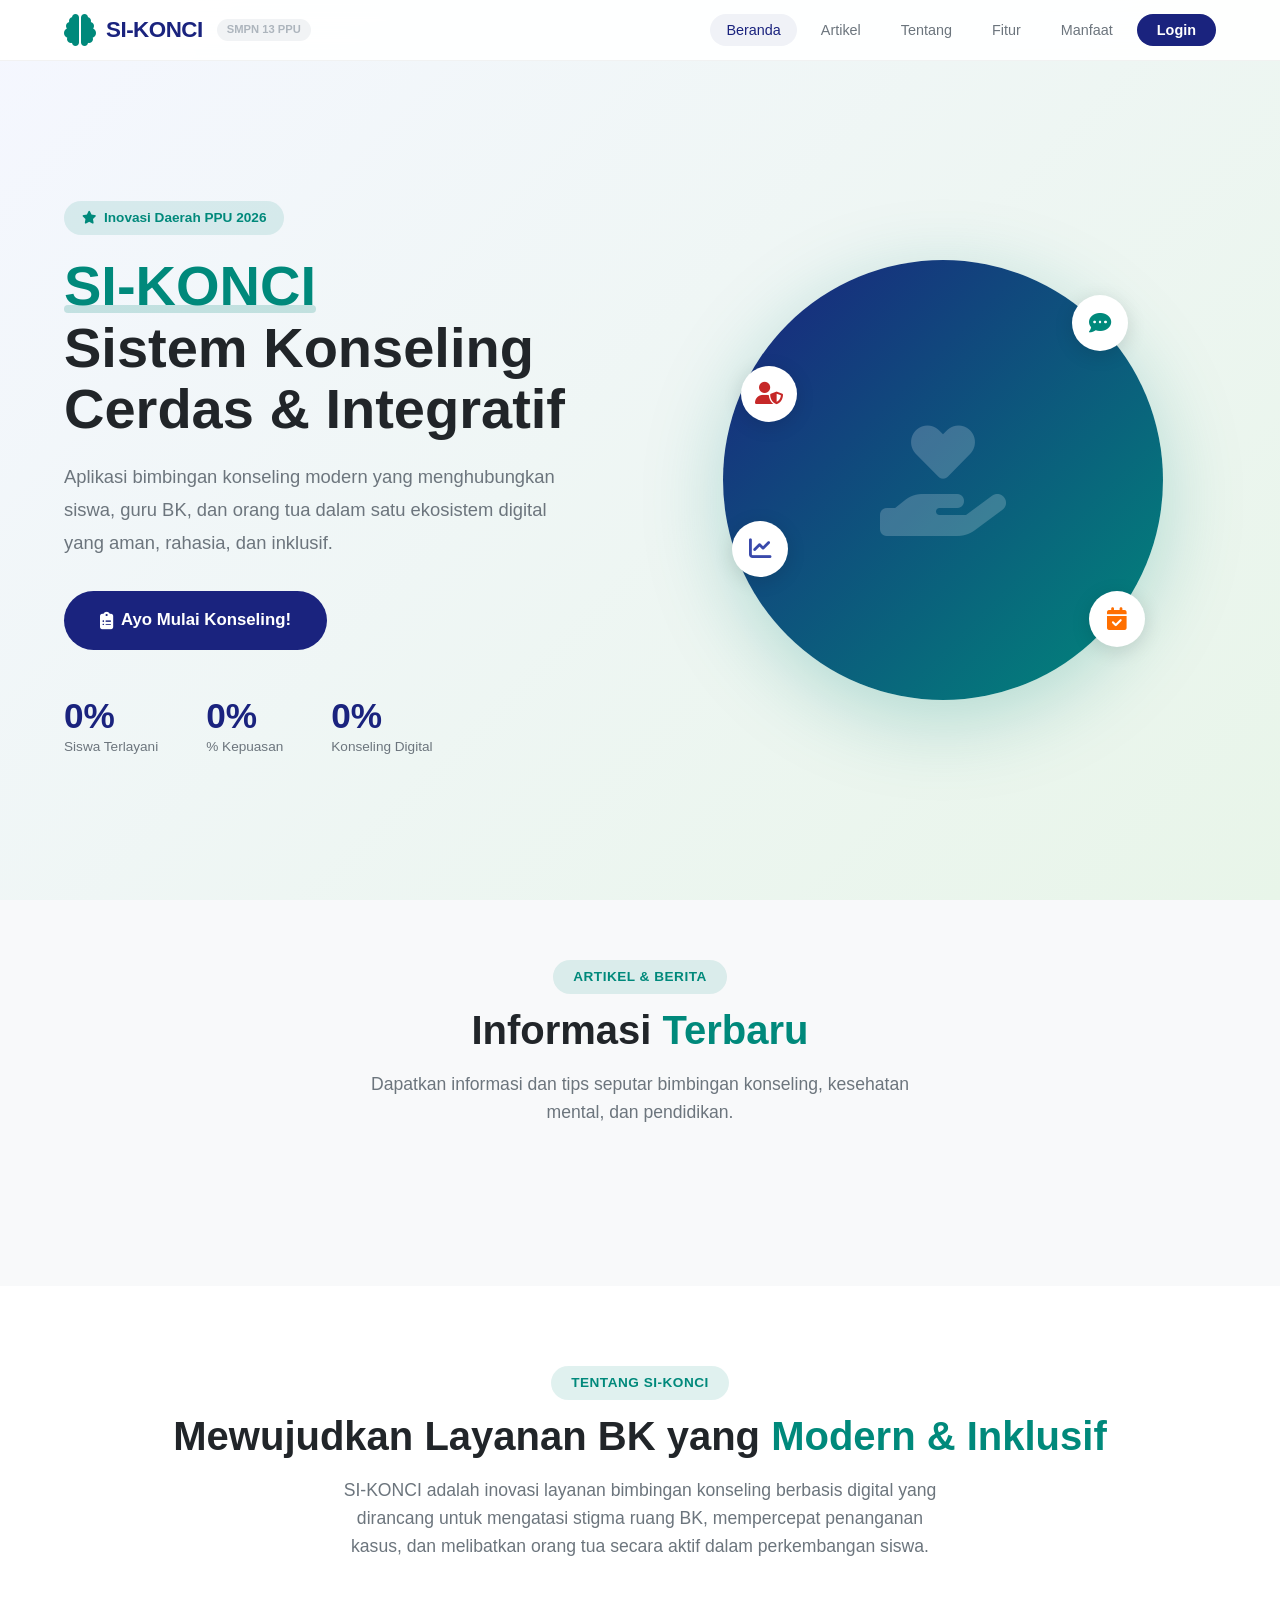
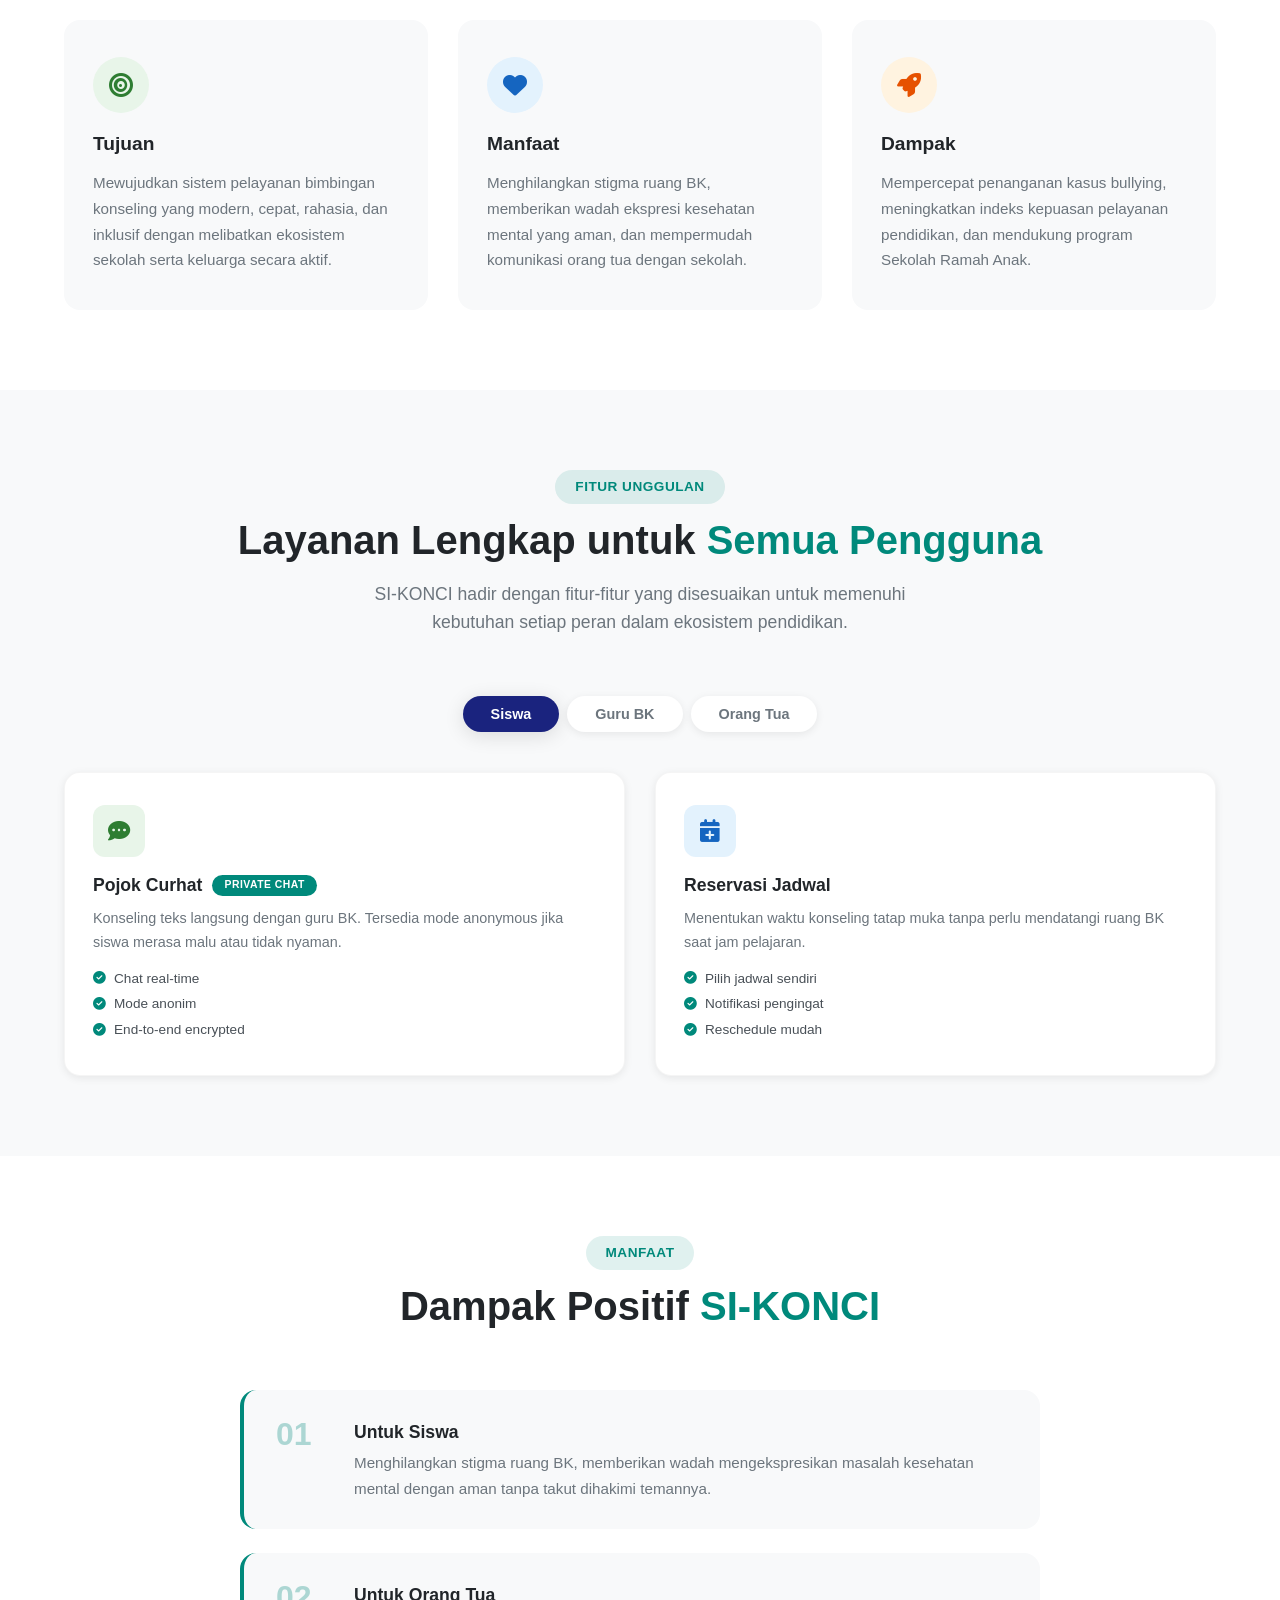
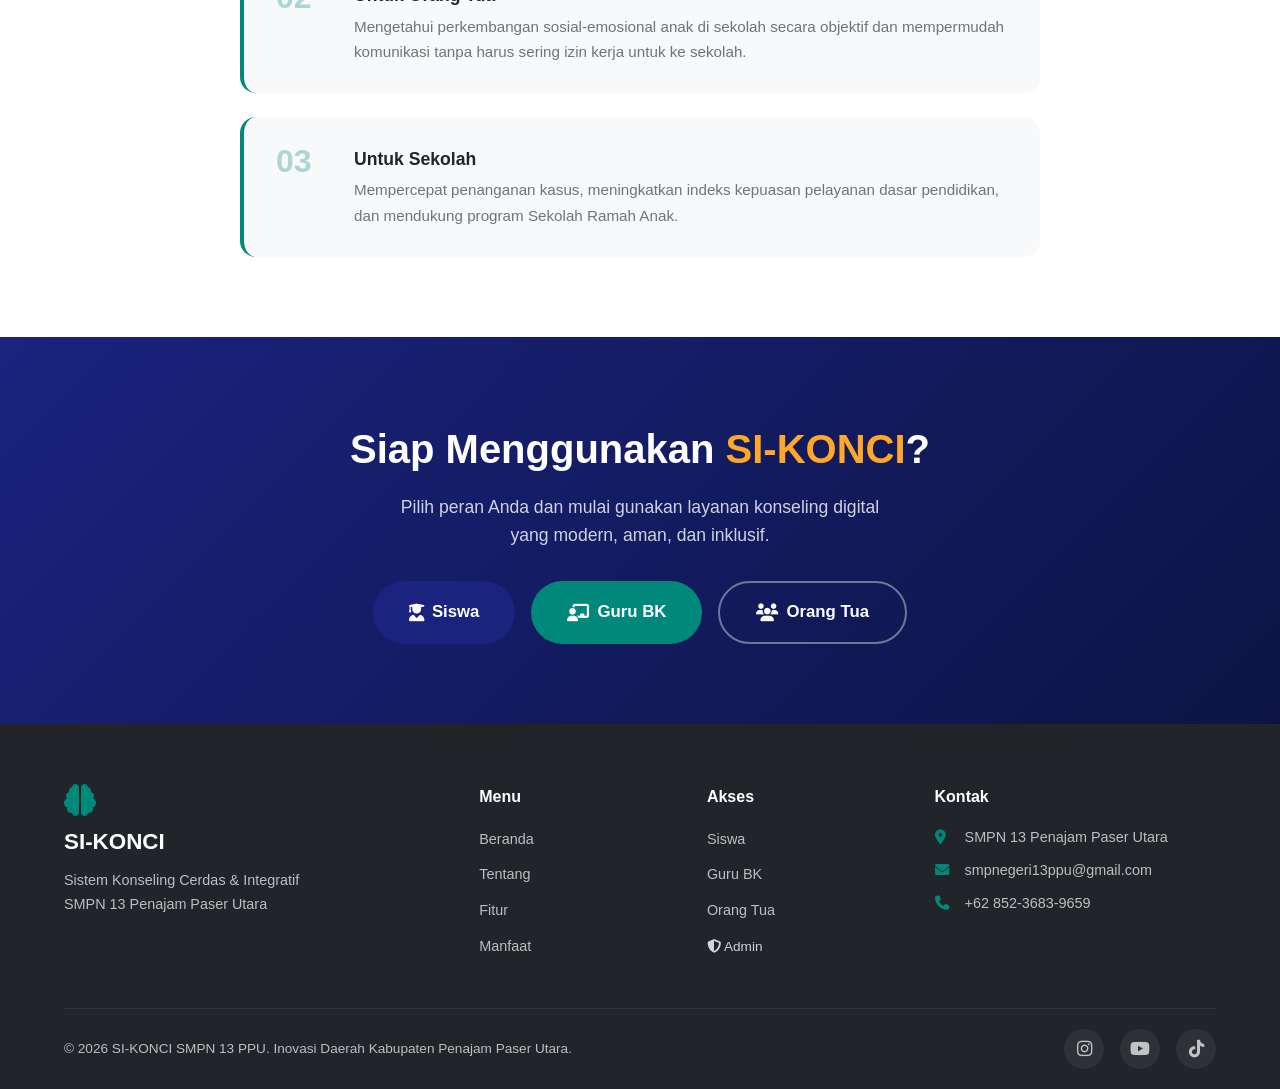
==== commit 5971c86c: "Add files via upload" ====
--- a/index.html
+++ b/index.html
@@ -169,7 +169,110 @@
             animation: spin 0.8s ease-in-out infinite;
             margin-bottom: 12px;
         }
-
+/* ============================================ */
+/* ARTIKEL SLIDER - FIXED */
+/* ============================================ */
+
+.artikel-slider-wrapper {
+    position: relative;
+    overflow: hidden;
+    padding: 10px 0;
+}
+
+.artikel-slider-container {
+    display: flex;
+    gap: 30px;
+    transition: transform 0.5s cubic-bezier(0.4, 0, 0.2, 1);
+    will-change: transform;
+}
+
+.artikel-slider-container .artikel-card {
+    flex: 0 0 calc(33.333% - 20px);
+    min-width: 0;
+    transition: all 0.3s ease;
+}
+
+/* Slider Navigation */
+.slider-nav {
+    display: none;
+    justify-content: center;
+    align-items: center;
+    gap: 20px;
+    margin-top: 30px;
+}
+
+.slider-btn {
+    width: 44px;
+    height: 44px;
+    border-radius: 50%;
+    border: 2px solid var(--gray-300);
+    background: var(--white);
+    color: var(--gray-600);
+    cursor: pointer;
+    transition: all 0.3s ease;
+    display: flex;
+    align-items: center;
+    justify-content: center;
+    font-size: 1rem;
+}
+
+.slider-btn:hover:not(:disabled) {
+    border-color: var(--secondary);
+    color: var(--secondary);
+    background: rgba(0, 137, 123, 0.05);
+}
+
+.slider-btn:disabled {
+    opacity: 0.3;
+    cursor: not-allowed;
+}
+
+.slider-dots {
+    display: flex;
+    gap: 8px;
+}
+
+.slider-dots .dot {
+    width: 10px;
+    height: 10px;
+    border-radius: 50%;
+    background: var(--gray-300);
+    cursor: pointer;
+    transition: all 0.3s ease;
+}
+
+.slider-dots .dot.active {
+    background: var(--secondary);
+    transform: scale(1.2);
+}
+
+.slider-dots .dot:hover {
+    background: var(--secondary-light);
+}
+
+/* ============================================ */
+/* RESPONSIVE SLIDER */
+/* ============================================ */
+
+@media (max-width: 1024px) {
+    .artikel-slider-container .artikel-card {
+        flex: 0 0 calc(50% - 15px);
+    }
+}
+
+@media (max-width: 768px) {
+    .artikel-slider-container .artikel-card {
+        flex: 0 0 calc(100% - 0px);
+    }
+    .slider-nav {
+        gap: 12px;
+    }
+    .slider-btn {
+        width: 36px;
+        height: 36px;
+        font-size: 0.8rem;
+    }
+}
         /* Modal Artikel - Full Screen */
         #artikelModal .modal-container {
             max-width: 900px;
@@ -470,16 +573,13 @@
         
         <div class="artikel-slider-wrapper">
             <div class="artikel-slider-container" id="artikelSlider">
-                <div class="artikel-loading" style="grid-column:1/-1; text-align:center; padding:40px; color:#6c757d; width:100%;">
-                    <div class="loading-spinner" style="display:inline-block; width:32px; height:32px; border:3px solid #e9ecef; border-radius:50%; border-top-color:#00897b; animation:spin 0.8s ease-in-out infinite; margin-bottom:12px;"></div>
-                    <p>Memuat artikel...</p>
-                </div>
+                <!-- Akan diisi oleh JavaScript -->
             </div>
         </div>
 
         <!-- Slider Navigation -->
         <div class="slider-nav" id="sliderNav" style="display:none;">
-            <button class="slider-btn" id="sliderPrev" onclick="slideArtikel('prev')" disabled>
+            <button class="slider-btn" id="sliderPrev" onclick="slideArtikel('prev')">
                 <i class="fas fa-chevron-left"></i>
             </button>
             <div class="slider-dots" id="sliderDots"></div>
@@ -1414,70 +1514,101 @@
             }
         });
 
-        // ============================================
-        // LOAD ARTIKEL
-        // ============================================
-        async function loadArtikel() {
-            console.log('📰 Memuat artikel terbaru...');
-
-            try {
-                const client = getSupabase();
-                if (!client) {
-                    console.error('❌ Supabase client not initialized');
-                    return;
-                }
-
-                const { data, error } = await client
-                    .from('articles')
-                    .select('*')
-                    .eq('status', 'published')
-                    .order('created_at', { ascending: false })
-                    .limit(3);
-
-                if (error) {
-                    console.error('❌ Error load artikel:', error);
-                    return;
-                }
-
-                const grid = document.getElementById('artikelGrid');
-
-                if (!data || data.length === 0) {
-                    grid.innerHTML = `
-                        <div style="grid-column:1/-1; text-align:center; padding:40px; color:var(--gray-500);">
-                            <i class="fas fa-newspaper" style="font-size:2rem; display:block; margin-bottom:12px; opacity:0.3;"></i>
-                            <p>Belum ada artikel. Silakan cek kembali nanti.</p>
-                        </div>
-                    `;
-                    return;
-                }
-
-                grid.innerHTML = data.map(artikel => `
-                    <div class="artikel-card" onclick="bacaArtikel('${artikel.id}')">
-                        ${artikel.image_url ? `
-                            <img src="${artikel.image_url}" alt="${artikel.title}" class="artikel-image" />
-                        ` : `
-                            <div class="artikel-image" style="display:flex; align-items:center; justify-content:center; background: linear-gradient(135deg, #00897b, #004d40);">
-                                <i class="fas fa-newspaper" style="font-size:3rem; color:rgba(255,255,255,0.3);"></i>
-                            </div>
-                        `}
-                        <div class="artikel-body">
-                            <span class="artikel-category">${artikel.category || 'Umum'}</span>
-                            <h3 class="artikel-title">${artikel.title}</h3>
-                            <p class="artikel-excerpt">${artikel.excerpt || (artikel.content ? artikel.content.substring(0, 120).replace(/<[^>]*>/g, '') + '...' : '')}</p>
-                            <div class="artikel-meta">
-                                <span><i class="fas fa-calendar"></i> ${formatTanggal(artikel.created_at)}</span>
-                                <span><i class="fas fa-user"></i> ${artikel.author || 'Admin'}</span>
-                            </div>
-                        </div>
-                    </div>
-                `).join('');
-
-                console.log('✅ Artikel loaded:', data.length, 'items');
-
-            } catch (error) {
-                console.error('❌ Error:', error);
-            }
-        }
+// ============================================
+// LOAD ARTIKEL - SLIDER VERSION
+// ============================================
+async function loadArtikel() {
+    console.log('📰 Memuat artikel slider...');
+
+    try {
+        const client = getSupabase();
+        if (!client) {
+            console.error('❌ Supabase client not initialized');
+            return;
+        }
+
+        const { data, error } = await client
+            .from('articles')
+            .select('*')
+            .eq('status', 'published')
+            .order('created_at', { ascending: false });
+
+        if (error) {
+            console.error('❌ Error load artikel:', error);
+            return;
+        }
+
+        const container = document.getElementById('artikelSlider');
+        const nav = document.getElementById('sliderNav');
+
+        if (!container) {
+            console.error('❌ Container artikelSlider not found!');
+            return;
+        }
+
+        if (!data || data.length === 0) {
+            container.innerHTML = `
+                <div style="width:100%; text-align:center; padding:40px; color:var(--gray-500);">
+                    <i class="fas fa-newspaper" style="font-size:2rem; display:block; margin-bottom:12px; opacity:0.3;"></i>
+                    <p>Belum ada artikel. Silakan cek kembali nanti.</p>
+                </div>
+            `;
+            if (nav) nav.style.display = 'none';
+            return;
+        }
+
+        allArticles = data;
+
+        // Hitung items per slide berdasarkan lebar layar
+        const screenWidth = window.innerWidth;
+        if (screenWidth < 768) {
+            itemsPerSlide = 1;
+        } else if (screenWidth < 1024) {
+            itemsPerSlide = 2;
+        } else {
+            itemsPerSlide = 3;
+        }
+        totalSlides = Math.ceil(data.length / itemsPerSlide);
+        currentSlide = 0;
+
+        // Render semua artikel
+        container.innerHTML = data.map(artikel => `
+            <div class="artikel-card" onclick="bacaArtikel('${artikel.id}')">
+                ${artikel.image_url ? `
+                    <img src="${artikel.image_url}" alt="${artikel.title}" class="artikel-image" />
+                ` : `
+                    <div class="artikel-image" style="display:flex; align-items:center; justify-content:center; background: linear-gradient(135deg, #00897b, #004d40);">
+                        <i class="fas fa-newspaper" style="font-size:3rem; color:rgba(255,255,255,0.3);"></i>
+                    </div>
+                `}
+                <div class="artikel-body">
+                    <span class="artikel-category">${artikel.category || 'Umum'}</span>
+                    <h3 class="artikel-title">${artikel.title}</h3>
+                    <p class="artikel-excerpt">${artikel.excerpt || (artikel.content ? artikel.content.substring(0, 120).replace(/<[^>]*>/g, '') + '...' : '')}</p>
+                    <div class="artikel-meta">
+                        <span><i class="fas fa-calendar"></i> ${formatTanggal(artikel.created_at)}</span>
+                        <span><i class="fas fa-user"></i> ${artikel.author || 'Admin'}</span>
+                    </div>
+                </div>
+            </div>
+        `).join('');
+
+        // Tampilkan navigasi
+        if (nav) {
+            nav.style.display = 'flex';
+        }
+        
+        // Set initial position setelah render
+        setTimeout(() => {
+            updateSlider();
+        }, 100);
+
+        console.log(`✅ Artikel slider loaded: ${data.length} items, ${totalSlides} slides, ${itemsPerSlide} per slide`);
+
+    } catch (error) {
+        console.error('❌ Error load artikel:', error);
+    }
+}
 
         window.loadArtikel = loadArtikel;
 
